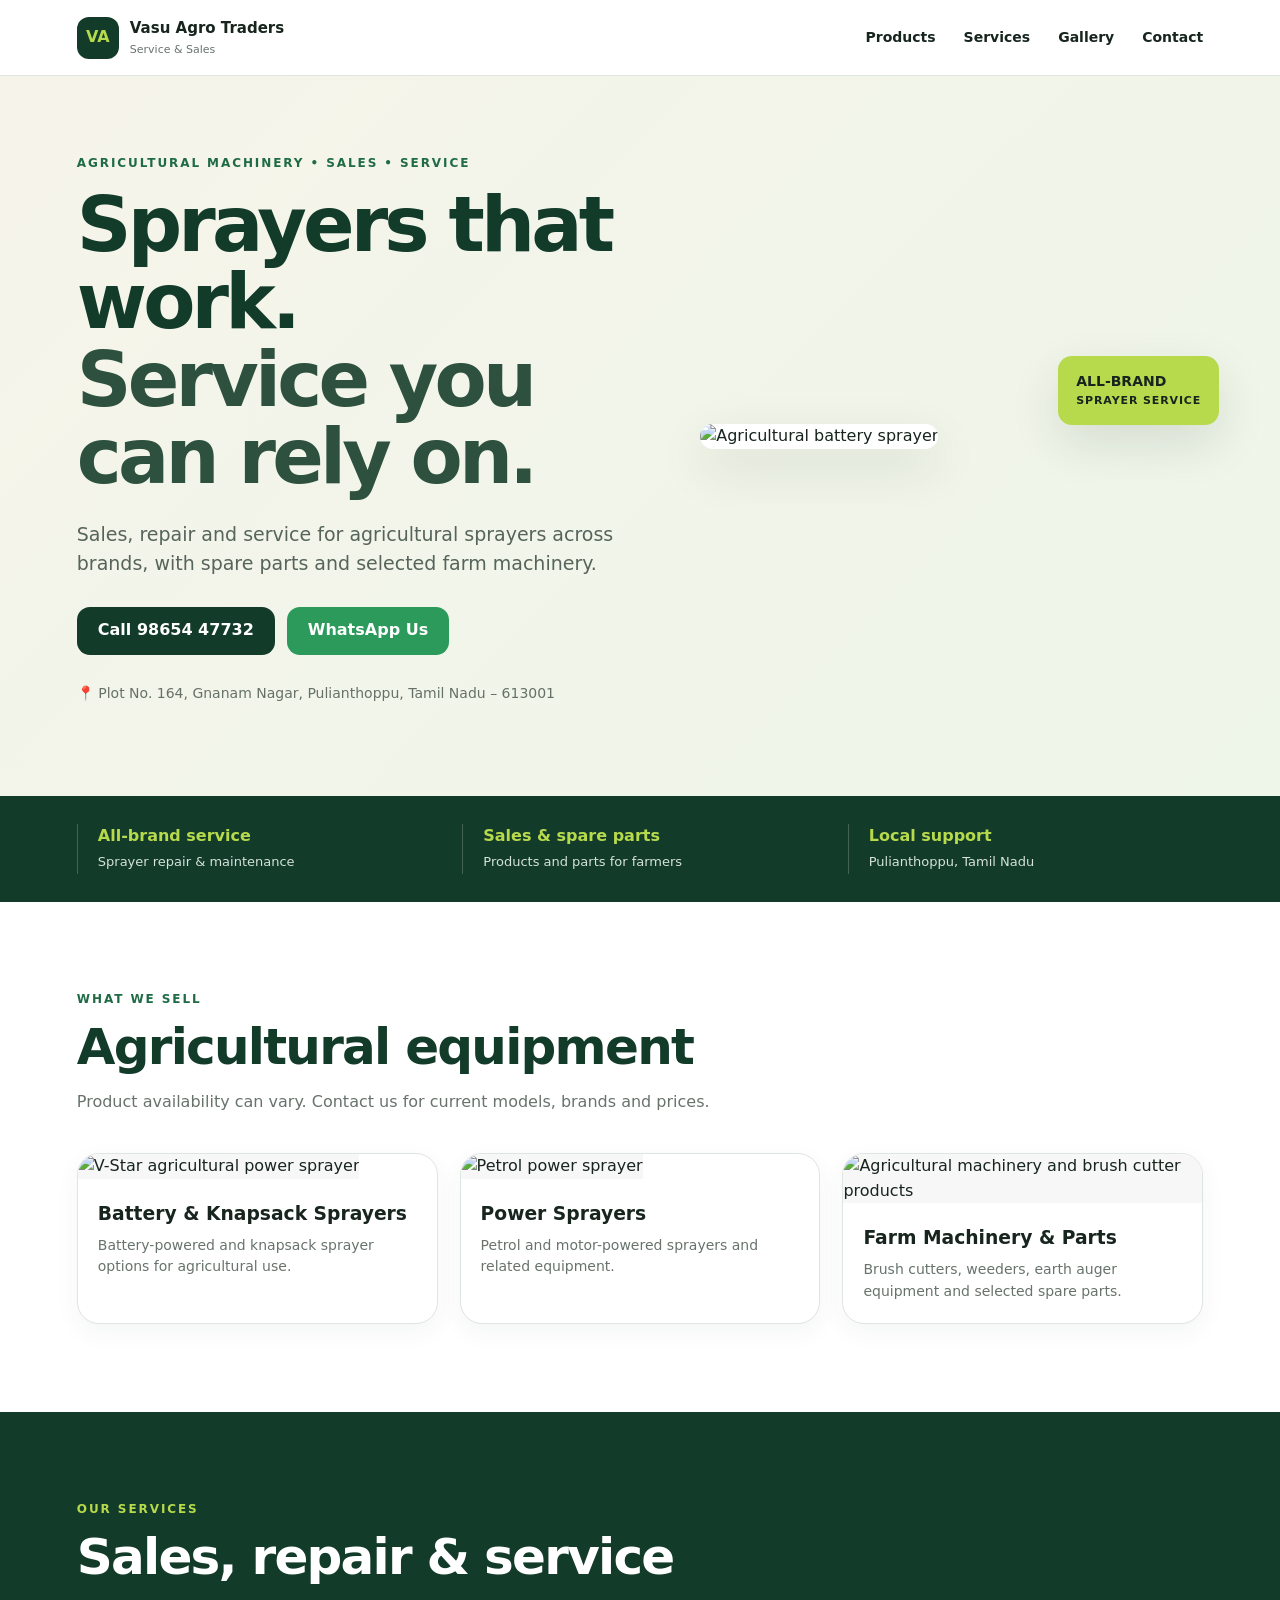
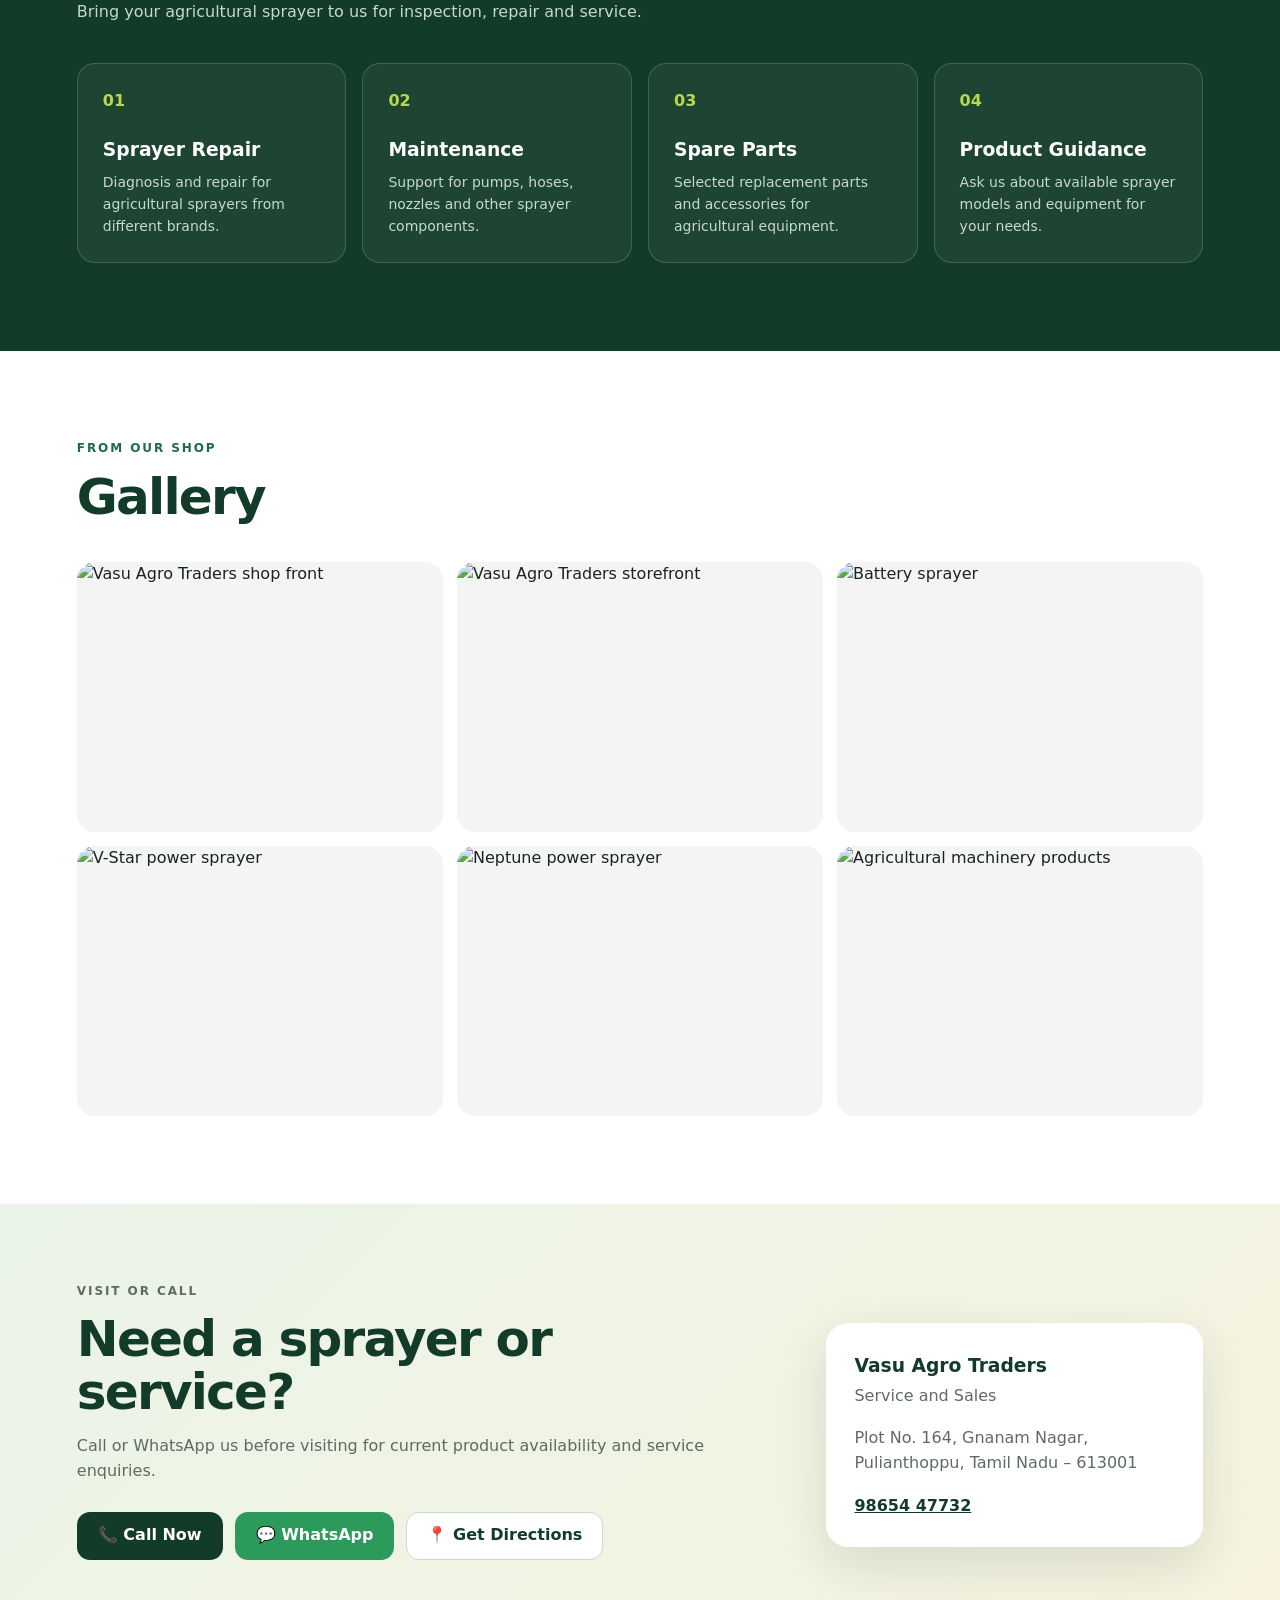
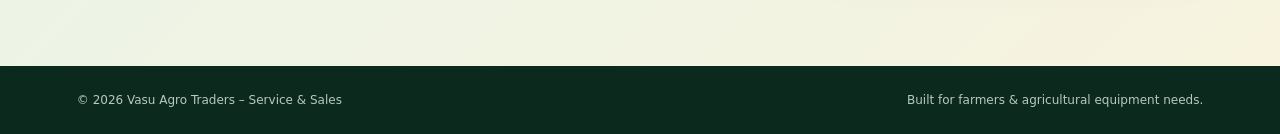
==== index.html @ 826e68c9 "Add files via upload" ====
<!doctype html>
<html lang="en">
<head>
  <meta charset="utf-8">
  <meta name="viewport" content="width=device-width, initial-scale=1">
  <meta name="theme-color" content="#123b2a">
  <meta name="description" content="Vasu Agro Traders – agricultural sprayer sales, service, repair and spare parts in Pulianthoppu, Tamil Nadu.">
  <title>Vasu Agro Traders | Service & Sales</title>
  <link rel="stylesheet" href="style.css">
</head>
<body>
<header class="topbar">
  <a class="brand" href="#home">
    <span class="brand-mark">VA</span>
    <span><strong>Vasu Agro Traders</strong><small>Service & Sales</small></span>
  </a>
  <button class="menu" aria-label="Open menu" onclick="document.body.classList.toggle('nav-open')">☰</button>
  <nav>
    <a href="#products">Products</a>
    <a href="#services">Services</a>
    <a href="#gallery">Gallery</a>
    <a href="#contact">Contact</a>
  </nav>
</header>

<main>
<section id="home" class="hero">
  <div class="hero-copy">
    <p class="eyebrow">AGRICULTURAL MACHINERY • SALES • SERVICE</p>
    <h1>Sprayers that work.<br><span>Service you can rely on.</span></h1>
    <p class="lead">Sales, repair and service for agricultural sprayers across brands, with spare parts and selected farm machinery.</p>
    <div class="actions">
      <a class="btn primary" href="tel:+919865447732">Call 98654 47732</a>
      <a class="btn whatsapp" href="https://wa.me/919865447732" target="_blank" rel="noopener">WhatsApp Us</a>
    </div>
    <p class="location">📍 Plot No. 164, Gnanam Nagar, Pulianthoppu, Tamil Nadu – 613001</p>
  </div>
  <div class="hero-image">
    <img src="assets/sprayer-battery.jpg" alt="Agricultural battery sprayer">
    <div class="badge"><b>ALL-BRAND</b><span>SPRAYER SERVICE</span></div>
  </div>
</section>

<section class="trust">
  <div><b>All-brand service</b><span>Sprayer repair & maintenance</span></div>
  <div><b>Sales & spare parts</b><span>Products and parts for farmers</span></div>
  <div><b>Local support</b><span>Pulianthoppu, Tamil Nadu</span></div>
</section>

<section id="products" class="section">
  <div class="section-head">
    <p class="eyebrow">WHAT WE SELL</p>
    <h2>Agricultural equipment</h2>
    <p>Product availability can vary. Contact us for current models, brands and prices.</p>
  </div>
  <div class="cards">
    <article class="card">
      <img src="assets/sprayer-vstar.jpg" alt="V-Star agricultural power sprayer">
      <div><h3>Battery & Knapsack Sprayers</h3><p>Battery-powered and knapsack sprayer options for agricultural use.</p></div>
    </article>
    <article class="card">
      <img src="assets/sprayer-neptune.jpg" alt="Petrol power sprayer">
      <div><h3>Power Sprayers</h3><p>Petrol and motor-powered sprayers and related equipment.</p></div>
    </article>
    <article class="card">
      <img src="assets/machinery.jpg" alt="Agricultural machinery and brush cutter products">
      <div><h3>Farm Machinery & Parts</h3><p>Brush cutters, weeders, earth auger equipment and selected spare parts.</p></div>
    </article>
  </div>
</section>

<section id="services" class="section dark">
  <div class="section-head">
    <p class="eyebrow">OUR SERVICES</p>
    <h2>Sales, repair & service</h2>
    <p>Bring your agricultural sprayer to us for inspection, repair and service.</p>
  </div>
  <div class="service-grid">
    <div class="service"><span>01</span><h3>Sprayer Repair</h3><p>Diagnosis and repair for agricultural sprayers from different brands.</p></div>
    <div class="service"><span>02</span><h3>Maintenance</h3><p>Support for pumps, hoses, nozzles and other sprayer components.</p></div>
    <div class="service"><span>03</span><h3>Spare Parts</h3><p>Selected replacement parts and accessories for agricultural equipment.</p></div>
    <div class="service"><span>04</span><h3>Product Guidance</h3><p>Ask us about available sprayer models and equipment for your needs.</p></div>
  </div>
</section>

<section id="gallery" class="section">
  <div class="section-head">
    <p class="eyebrow">FROM OUR SHOP</p>
    <h2>Gallery</h2>
  </div>
  <div class="gallery">
    <img src="assets/shop-1.jpg" alt="Vasu Agro Traders shop front">
    <img src="assets/shop-2.jpg" alt="Vasu Agro Traders storefront">
    <img src="assets/sprayer-battery.jpg" alt="Battery sprayer">
    <img src="assets/sprayer-vstar.jpg" alt="V-Star power sprayer">
    <img src="assets/sprayer-neptune.jpg" alt="Neptune power sprayer">
    <img src="assets/machinery.jpg" alt="Agricultural machinery products">
  </div>
</section>

<section id="contact" class="contact">
  <div>
    <p class="eyebrow">VISIT OR CALL</p>
    <h2>Need a sprayer or service?</h2>
    <p>Call or WhatsApp us before visiting for current product availability and service enquiries.</p>
    <div class="contact-actions">
      <a class="btn primary" href="tel:+919865447732">📞 Call Now</a>
      <a class="btn whatsapp" href="https://wa.me/919865447732" target="_blank" rel="noopener">💬 WhatsApp</a>
      <a class="btn light" href="https://share.google/UMZpXHQoS57ZVMKpH" target="_blank" rel="noopener">📍 Get Directions</a>
    </div>
  </div>
  <div class="address">
    <h3>Vasu Agro Traders</h3>
    <p>Service and Sales</p>
    <p>Plot No. 164, Gnanam Nagar,<br>Pulianthoppu, Tamil Nadu – 613001</p>
    <a href="tel:+919865447732">98654 47732</a>
  </div>
</section>
</main>

<footer>
  <span>© <span id="year"></span> Vasu Agro Traders – Service & Sales</span>
  <span>Built for farmers & agricultural equipment needs.</span>
</footer>
<script>
  document.getElementById("year").textContent = new Date().getFullYear();
  document.querySelectorAll("nav a").forEach(a => a.addEventListener("click", () => document.body.classList.remove("nav-open")));
</script>
</body>
</html>
---- style.css ----
:root{
  --green:#123b2a;--green2:#1f6b45;--lime:#b7d94c;--cream:#f6f4ea;--ink:#17251e;
  --muted:#68736c;--white:#fff;--line:#dfe5df;--shadow:0 18px 50px rgba(17,45,31,.12)
}
*{box-sizing:border-box}html{scroll-behavior:smooth}body{margin:0;font-family:Inter,ui-sans-serif,system-ui,-apple-system,Segoe UI,Roboto,Arial,sans-serif;color:var(--ink);background:#fff;line-height:1.55}
.topbar{height:76px;display:flex;align-items:center;justify-content:space-between;padding:0 6%;position:sticky;top:0;z-index:20;background:rgba(255,255,255,.94);backdrop-filter:blur(14px);border-bottom:1px solid var(--line)}
.brand{display:flex;gap:11px;align-items:center;text-decoration:none;color:var(--ink)}.brand-mark{display:grid;place-items:center;width:42px;height:42px;border-radius:12px;background:var(--green);color:var(--lime);font-weight:900}.brand strong{display:block;font-size:15px}.brand small{display:block;color:var(--muted);font-size:11px;margin-top:1px}
nav{display:flex;gap:28px}nav a{color:var(--ink);text-decoration:none;font-weight:700;font-size:14px}.menu{display:none;background:none;border:0;font-size:28px}
.hero{background:linear-gradient(135deg,var(--cream),#eef6e9);min-height:650px;padding:78px 6%;display:grid;grid-template-columns:1.05fr .95fr;gap:6%;align-items:center}
.eyebrow{font-size:12px;letter-spacing:.16em;font-weight:900;color:var(--green2);margin:0 0 13px}.hero h1{font-size:clamp(42px,6vw,76px);line-height:1.02;letter-spacing:-.05em;margin:0 0 24px;color:var(--green)}.hero h1 span{color:#2d513e}.lead{font-size:19px;color:#56645b;max-width:650px}
.actions,.contact-actions{display:flex;flex-wrap:wrap;gap:12px;margin:28px 0}.btn{display:inline-flex;align-items:center;justify-content:center;min-height:48px;padding:0 20px;border-radius:13px;text-decoration:none;font-weight:800;border:1px solid transparent}.primary{background:var(--green);color:#fff}.whatsapp{background:#2b9a5b;color:#fff}.light{background:#fff;color:var(--green);border-color:#cbd8ce}.location{font-size:14px;color:#657168}
.hero-image{position:relative}.hero-image img{width:100%;height:470px;object-fit:cover;border-radius:28px;box-shadow:var(--shadow);background:#fff}.badge{position:absolute;right:-16px;bottom:24px;background:var(--lime);padding:15px 18px;border-radius:14px;box-shadow:var(--shadow);display:flex;flex-direction:column}.badge b{font-size:14px}.badge span{font-size:11px;font-weight:800;letter-spacing:.08em}
.trust{display:grid;grid-template-columns:repeat(3,1fr);background:var(--green);color:#fff;padding:28px 6%;gap:30px}.trust div{border-left:1px solid rgba(255,255,255,.2);padding-left:20px}.trust b{display:block;color:var(--lime)}.trust span{font-size:13px;color:#d5e3da}
.section{padding:88px 6%}.section-head{max-width:720px;margin-bottom:38px}.section h2,.contact h2{font-size:clamp(32px,4vw,50px);line-height:1.05;letter-spacing:-.035em;margin:0 0 12px;color:var(--green)}.section-head p:last-child{color:var(--muted)}
.cards{display:grid;grid-template-columns:repeat(3,1fr);gap:22px}.card{border:1px solid var(--line);border-radius:22px;overflow:hidden;background:#fff;box-shadow:0 8px 25px rgba(20,50,35,.05)}.card img{width:100%;height:245px;object-fit:cover;background:#f7f7f7}.card div{padding:20px}.card h3{margin:0 0 7px}.card p{margin:0;color:var(--muted);font-size:14px}
.dark{background:var(--green);color:#fff}.dark h2{color:#fff}.dark .section-head p:last-child{color:#c7d8cd}.dark .eyebrow{color:var(--lime)}.service-grid{display:grid;grid-template-columns:repeat(4,1fr);gap:16px}.service{padding:25px;border:1px solid rgba(255,255,255,.16);border-radius:18px;background:rgba(255,255,255,.05)}.service span{color:var(--lime);font-weight:900}.service h3{margin:22px 0 8px}.service p{margin:0;color:#c7d8cd;font-size:14px}
.gallery{display:grid;grid-template-columns:repeat(3,1fr);gap:14px}.gallery img{width:100%;height:270px;object-fit:cover;border-radius:18px;background:#f4f4f4}
.contact{padding:78px 6%;background:linear-gradient(135deg,#eaf4e8,#f7f3df);display:grid;grid-template-columns:1.3fr .7fr;gap:50px;align-items:center}.contact p{color:#5e6b63}.address{background:#fff;border-radius:22px;padding:28px;box-shadow:var(--shadow)}.address h3{margin:0;color:var(--green)}.address p{margin:4px 0 18px}.address a{font-weight:900;color:var(--green)}
footer{display:flex;justify-content:space-between;gap:20px;padding:25px 6%;background:#0c291d;color:#b8c9bf;font-size:12px}
@media(max-width:850px){nav{display:none}.menu{display:block}.nav-open nav{display:flex;position:absolute;top:76px;left:0;right:0;background:#fff;padding:18px 6%;flex-direction:column;gap:15px;border-bottom:1px solid var(--line)}.hero{grid-template-columns:1fr;padding-top:55px}.hero-image img{height:390px}.trust,.cards,.service-grid,.gallery,.contact{grid-template-columns:1fr}.trust{gap:18px}.trust div{border-left:0;border-top:1px solid rgba(255,255,255,.2);padding:16px 0 0}.gallery img{height:230px}.contact{gap:25px}footer{flex-direction:column}}
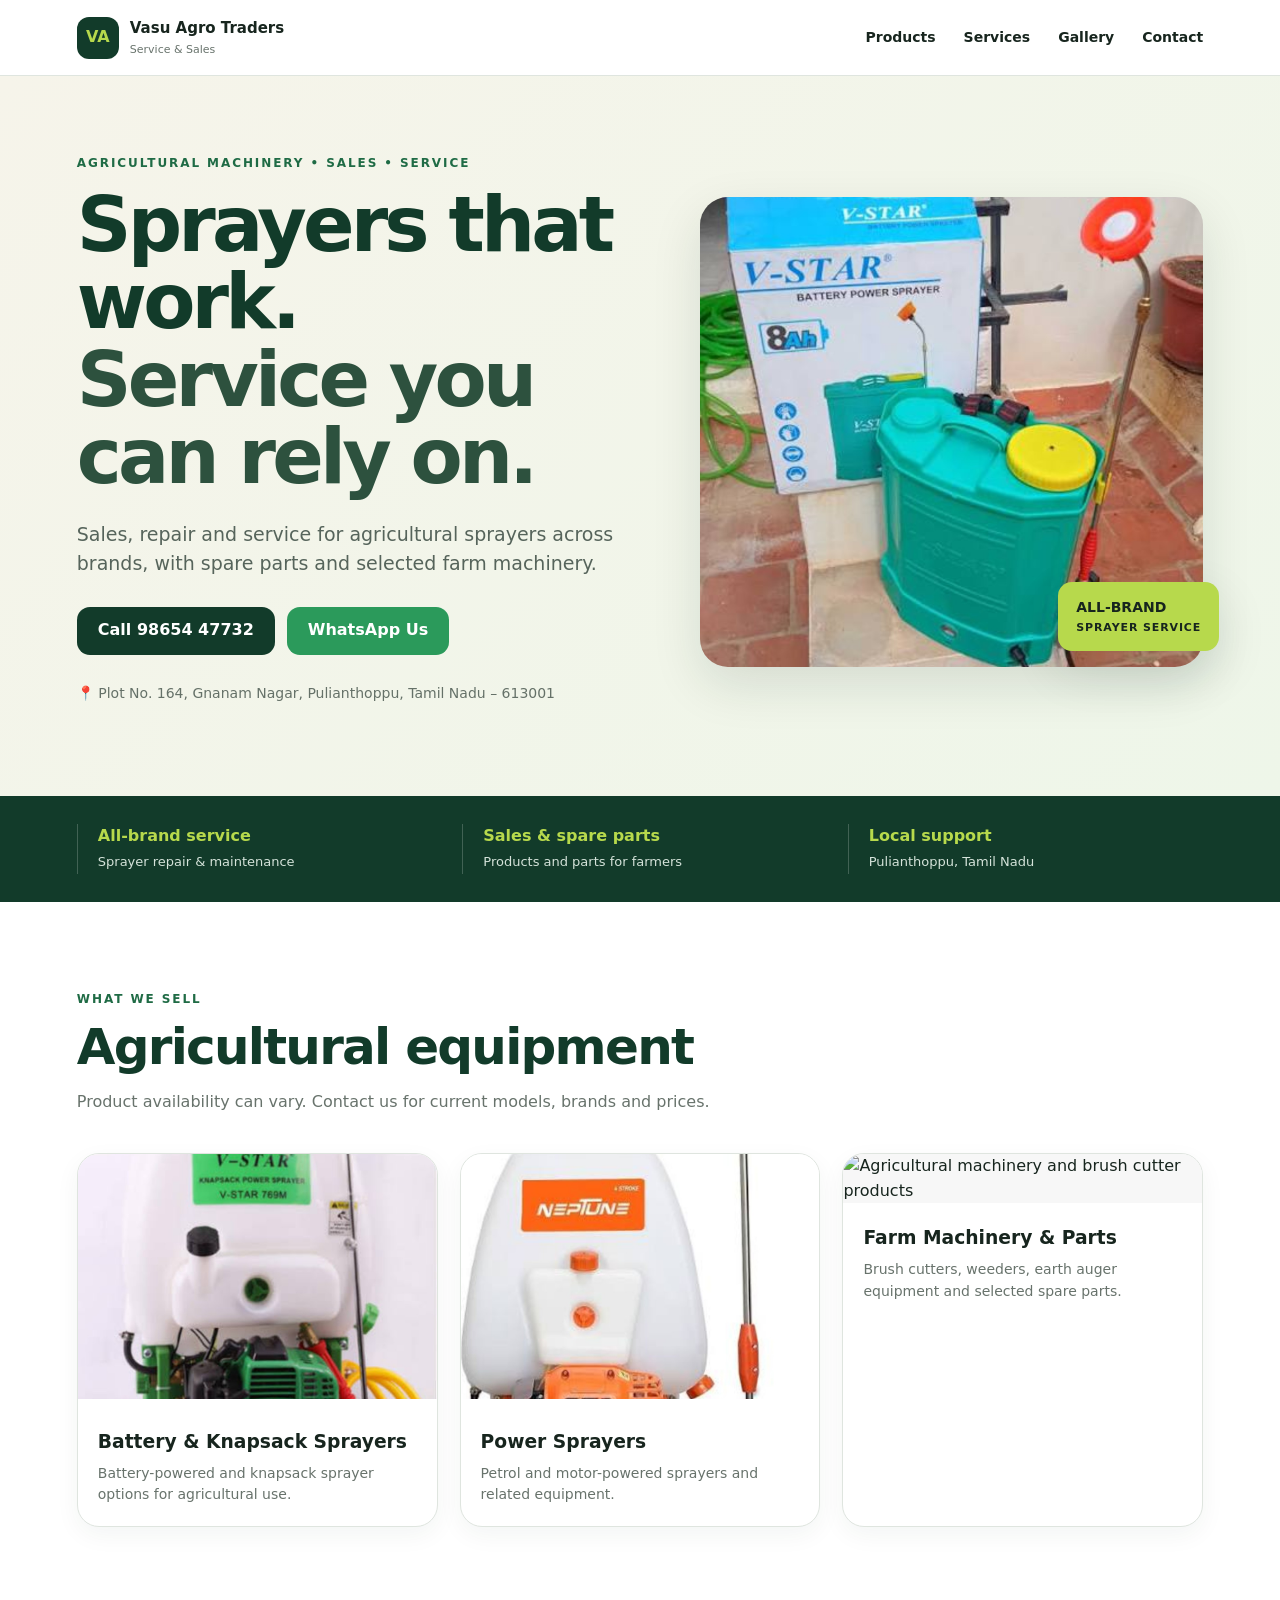
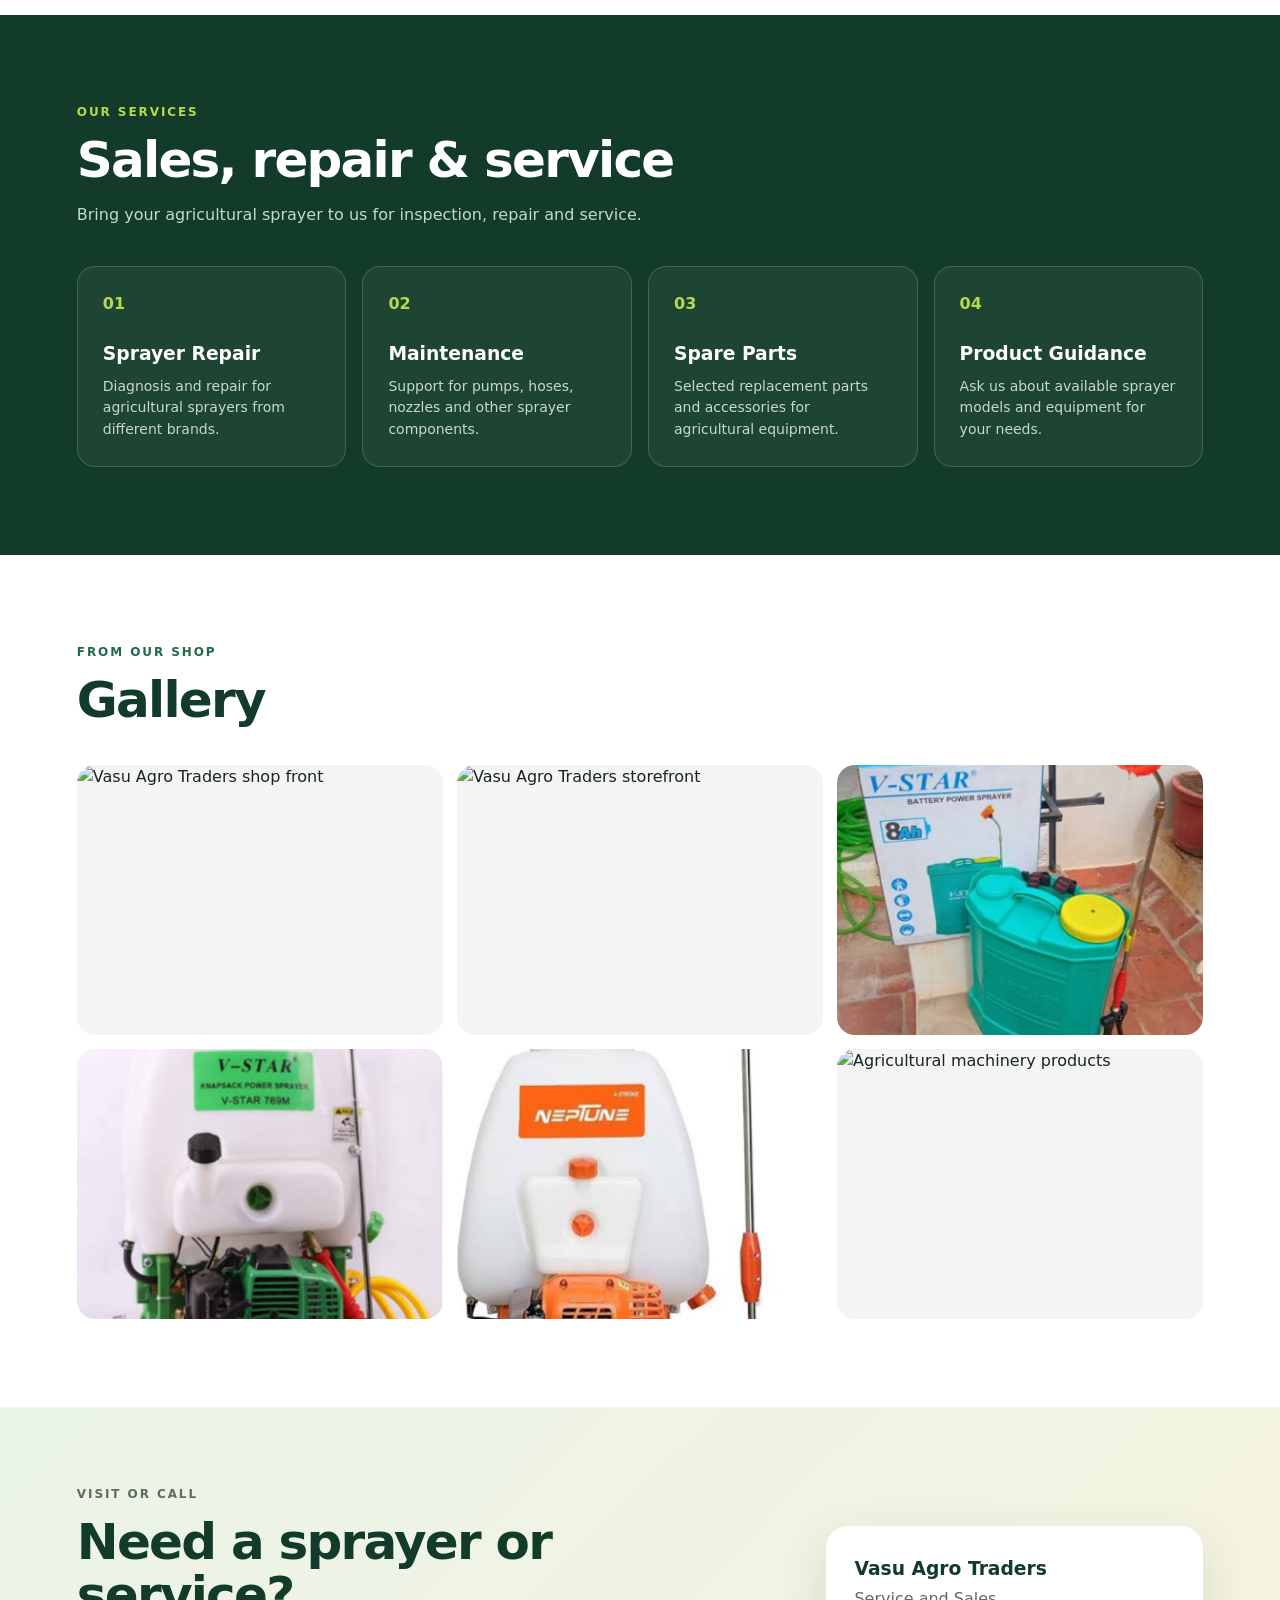
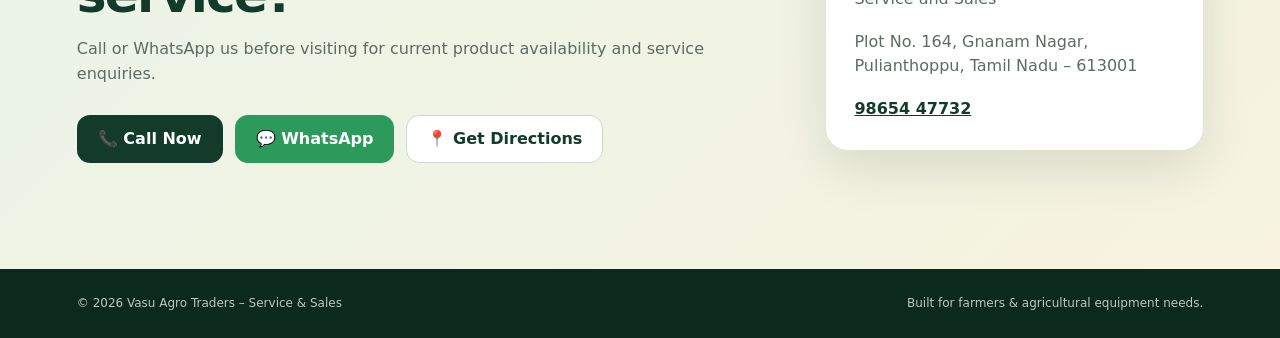
==== commit 43401010: "Update index.html" ====
--- a/index.html
+++ b/index.html
@@ -36,7 +36,7 @@
     <p class="location">📍 Plot No. 164, Gnanam Nagar, Pulianthoppu, Tamil Nadu – 613001</p>
   </div>
   <div class="hero-image">
-    <img src="assets/sprayer-battery.jpg" alt="Agricultural battery sprayer">
+    <img src="sprayer-battery.jpg" alt="Agricultural battery sprayer">
     <div class="badge"><b>ALL-BRAND</b><span>SPRAYER SERVICE</span></div>
   </div>
 </section>
@@ -55,15 +55,15 @@
   </div>
   <div class="cards">
     <article class="card">
-      <img src="assets/sprayer-vstar.jpg" alt="V-Star agricultural power sprayer">
+      <img src="sprayer-vstar.jpg" alt="V-Star agricultural power sprayer">
       <div><h3>Battery & Knapsack Sprayers</h3><p>Battery-powered and knapsack sprayer options for agricultural use.</p></div>
     </article>
     <article class="card">
-      <img src="assets/sprayer-neptune.jpg" alt="Petrol power sprayer">
+      <img src="sprayer-neptune.jpg" alt="Petrol power sprayer">
       <div><h3>Power Sprayers</h3><p>Petrol and motor-powered sprayers and related equipment.</p></div>
     </article>
     <article class="card">
-      <img src="assets/machinery.jpg" alt="Agricultural machinery and brush cutter products">
+      <img src="machinery.jpg" alt="Agricultural machinery and brush cutter products">
       <div><h3>Farm Machinery & Parts</h3><p>Brush cutters, weeders, earth auger equipment and selected spare parts.</p></div>
     </article>
   </div>
@@ -91,10 +91,10 @@
   <div class="gallery">
     <img src="assets/shop-1.jpg" alt="Vasu Agro Traders shop front">
     <img src="assets/shop-2.jpg" alt="Vasu Agro Traders storefront">
-    <img src="assets/sprayer-battery.jpg" alt="Battery sprayer">
-    <img src="assets/sprayer-vstar.jpg" alt="V-Star power sprayer">
-    <img src="assets/sprayer-neptune.jpg" alt="Neptune power sprayer">
-    <img src="assets/machinery.jpg" alt="Agricultural machinery products">
+    <img src="sprayer-battery.jpg" alt="Battery sprayer">
+    <img src="sprayer-vstar.jpg" alt="V-Star power sprayer">
+    <img src="sprayer-neptune.jpg" alt="Neptune power sprayer">
+    <img src="machinery.jpg" alt="Agricultural machinery products">
   </div>
 </section>
 
@@ -127,4 +127,4 @@
   document.querySelectorAll("nav a").forEach(a => a.addEventListener("click", () => document.body.classList.remove("nav-open")));
 </script>
 </body>
-</html>+</html>
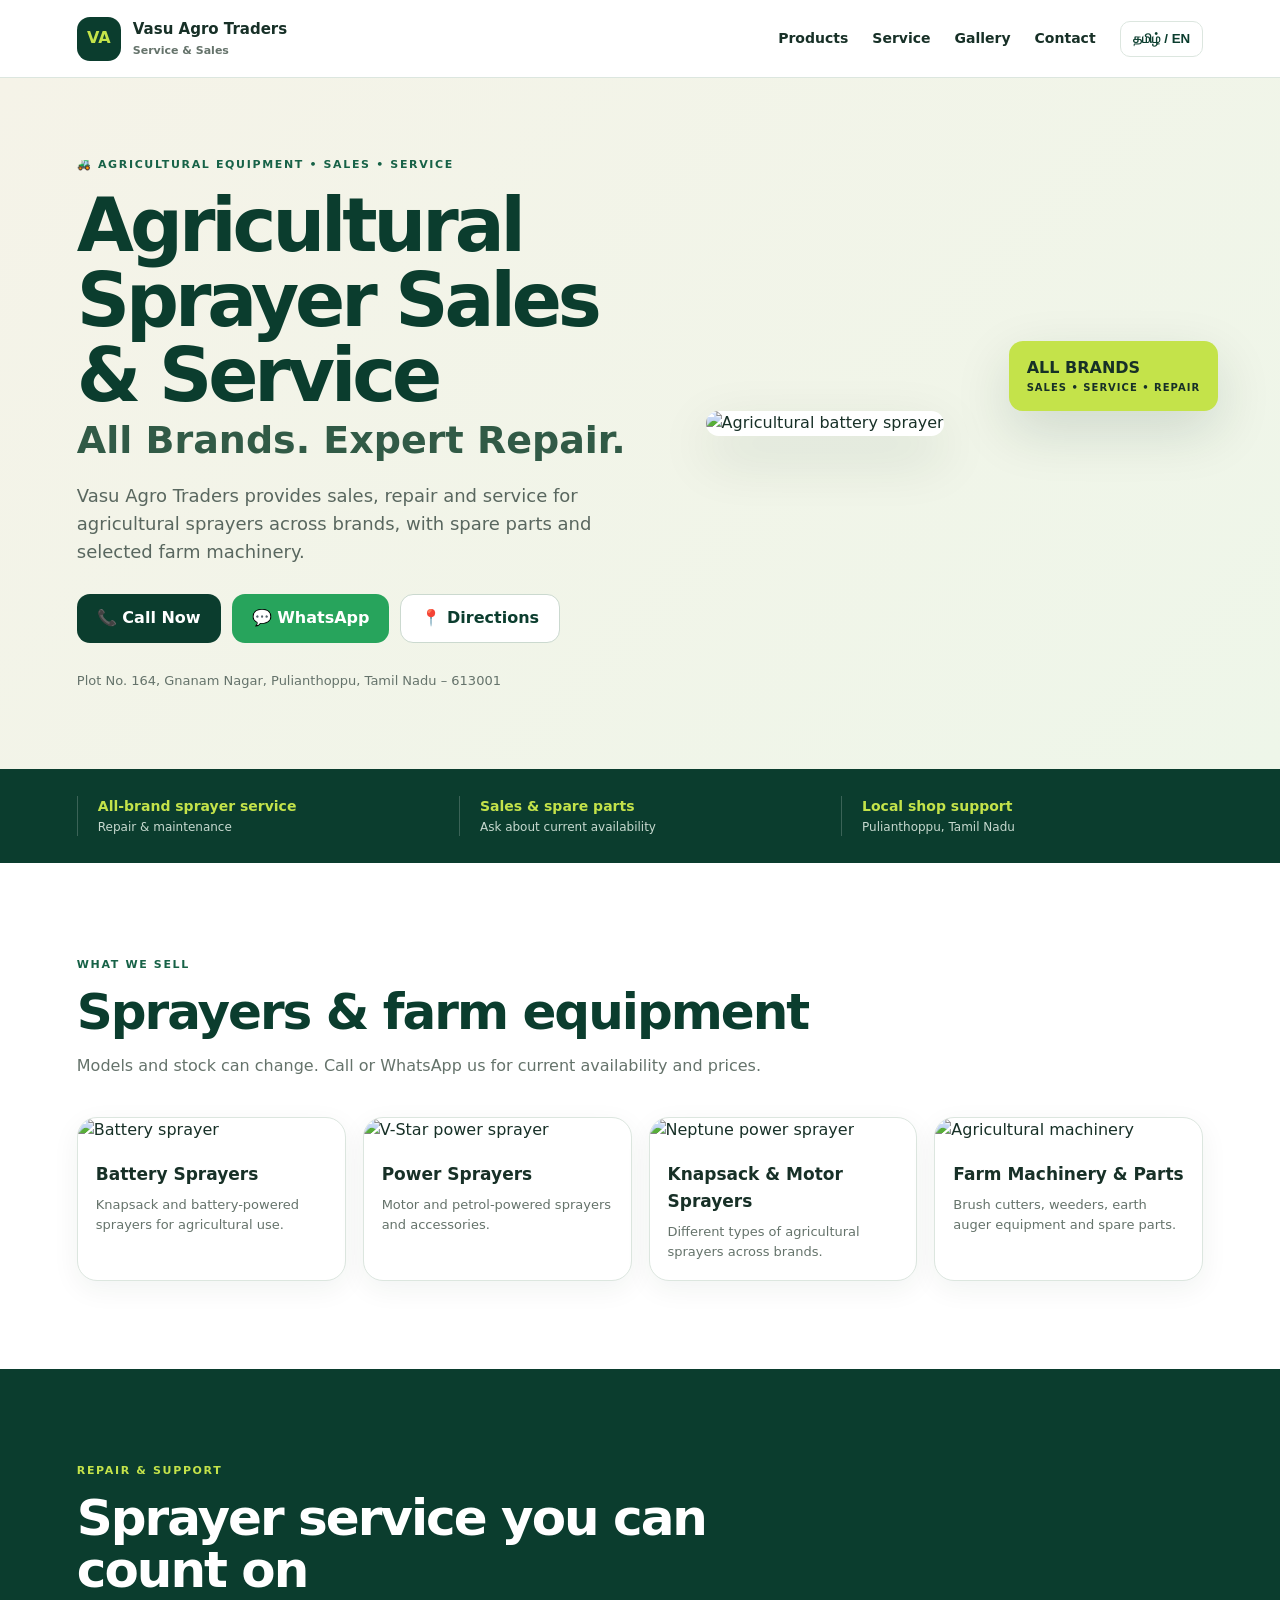
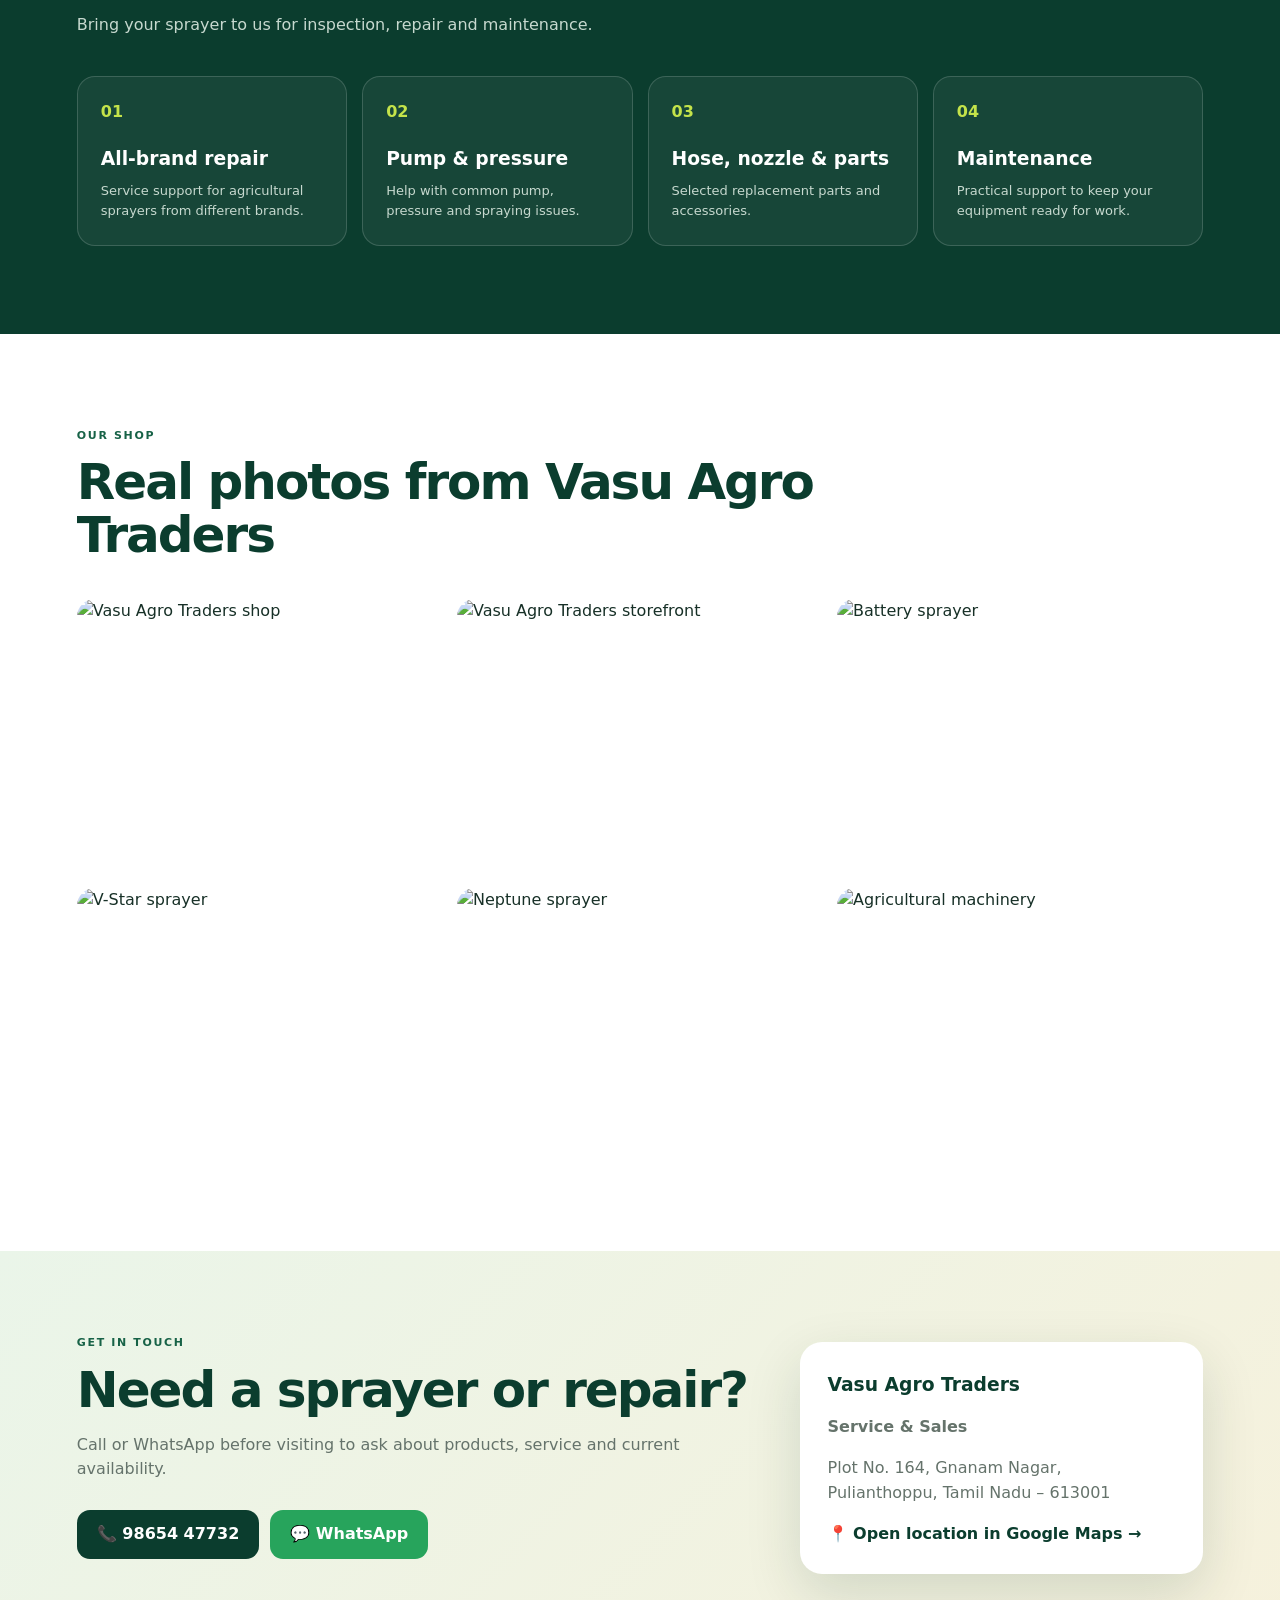
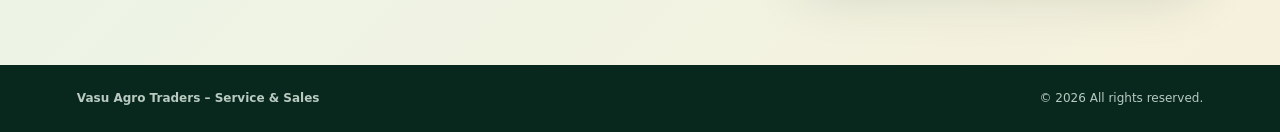
==== commit 4a9b7d5e: "Add files via upload" ====
--- a/index.html
+++ b/index.html
@@ -1,130 +1,98 @@
 <!doctype html>
 <html lang="en">
 <head>
-  <meta charset="utf-8">
-  <meta name="viewport" content="width=device-width, initial-scale=1">
-  <meta name="theme-color" content="#123b2a">
-  <meta name="description" content="Vasu Agro Traders – agricultural sprayer sales, service, repair and spare parts in Pulianthoppu, Tamil Nadu.">
-  <title>Vasu Agro Traders | Service & Sales</title>
-  <link rel="stylesheet" href="style.css">
+<meta charset="utf-8">
+<meta name="viewport" content="width=device-width,initial-scale=1">
+<meta name="theme-color" content="#0b3d2e">
+<meta name="description" content="Vasu Agro Traders – all-brand agricultural sprayer sales, repair, service and spare parts in Pulianthoppu, Tamil Nadu.">
+<title>Vasu Agro Traders | Sprayer Sales & Service</title>
+<link rel="stylesheet" href="style.css">
 </head>
 <body>
-<header class="topbar">
-  <a class="brand" href="#home">
-    <span class="brand-mark">VA</span>
-    <span><strong>Vasu Agro Traders</strong><small>Service & Sales</small></span>
-  </a>
-  <button class="menu" aria-label="Open menu" onclick="document.body.classList.toggle('nav-open')">☰</button>
+<header class="nav">
+  <a class="logo" href="#home"><span>VA</span><b>Vasu Agro Traders<small>Service & Sales</small></b></a>
+  <button class="hamb" aria-label="Menu" onclick="document.body.classList.toggle('open')">☰</button>
   <nav>
-    <a href="#products">Products</a>
-    <a href="#services">Services</a>
-    <a href="#gallery">Gallery</a>
-    <a href="#contact">Contact</a>
+    <a href="#products">Products</a><a href="#service">Service</a><a href="#gallery">Gallery</a><a href="#contact">Contact</a>
+    <button class="lang" onclick="toggleLang()">தமிழ் / EN</button>
   </nav>
 </header>
 
 <main>
 <section id="home" class="hero">
-  <div class="hero-copy">
-    <p class="eyebrow">AGRICULTURAL MACHINERY • SALES • SERVICE</p>
-    <h1>Sprayers that work.<br><span>Service you can rely on.</span></h1>
-    <p class="lead">Sales, repair and service for agricultural sprayers across brands, with spare parts and selected farm machinery.</p>
-    <div class="actions">
-      <a class="btn primary" href="tel:+919865447732">Call 98654 47732</a>
-      <a class="btn whatsapp" href="https://wa.me/919865447732" target="_blank" rel="noopener">WhatsApp Us</a>
+  <div class="hero-text">
+    <div class="pill">🚜 AGRICULTURAL EQUIPMENT • SALES • SERVICE</div>
+    <h1 data-en="Agricultural Sprayer Sales & Service" data-ta="விவசாய ஸ்பிரேயர் விற்பனை & சர்வீஸ்">Agricultural Sprayer Sales & Service</h1>
+    <h2 data-en="All Brands. Expert Repair." data-ta="அனைத்து பிராண்டுகளும். சிறந்த பழுது நீக்கம்.">All Brands. Expert Repair.</h2>
+    <p data-en="Vasu Agro Traders provides sales, repair and service for agricultural sprayers across brands, with spare parts and selected farm machinery." data-ta="Vasu Agro Traders அனைத்து பிராண்டுகளின் விவசாய ஸ்பிரேயர்களுக்கான விற்பனை, பழுது நீக்கம் மற்றும் சர்வீஸ் சேவைகளை வழங்குகிறது. உதிரி பாகங்கள் மற்றும் தேர்ந்தெடுக்கப்பட்ட விவசாய இயந்திரங்களும் கிடைக்கும்.">Vasu Agro Traders provides sales, repair and service for agricultural sprayers across brands, with spare parts and selected farm machinery.</p>
+    <div class="buttons">
+      <a class="btn call" href="tel:+919865447732">📞 Call Now</a>
+      <a class="btn wa" href="https://wa.me/919865447732" target="_blank" rel="noopener">💬 WhatsApp</a>
+      <a class="btn map" href="https://share.google/UMZpXHQoS57ZVMKpH" target="_blank" rel="noopener">📍 Directions</a>
     </div>
-    <p class="location">📍 Plot No. 164, Gnanam Nagar, Pulianthoppu, Tamil Nadu – 613001</p>
+    <div class="address">Plot No. 164, Gnanam Nagar, Pulianthoppu, Tamil Nadu – 613001</div>
   </div>
-  <div class="hero-image">
-    <img src="sprayer-battery.jpg" alt="Agricultural battery sprayer">
-    <div class="badge"><b>ALL-BRAND</b><span>SPRAYER SERVICE</span></div>
+  <div class="hero-photo">
+    <img src="assets/battery-sprayer.jpg" alt="Agricultural battery sprayer">
+    <div class="floating"><strong>ALL BRANDS</strong><span>SALES • SERVICE • REPAIR</span></div>
   </div>
 </section>
 
-<section class="trust">
-  <div><b>All-brand service</b><span>Sprayer repair & maintenance</span></div>
-  <div><b>Sales & spare parts</b><span>Products and parts for farmers</span></div>
-  <div><b>Local support</b><span>Pulianthoppu, Tamil Nadu</span></div>
+<section class="quick">
+  <div><strong>All-brand sprayer service</strong><span>Repair & maintenance</span></div>
+  <div><strong>Sales & spare parts</strong><span>Ask about current availability</span></div>
+  <div><strong>Local shop support</strong><span>Pulianthoppu, Tamil Nadu</span></div>
 </section>
 
 <section id="products" class="section">
-  <div class="section-head">
-    <p class="eyebrow">WHAT WE SELL</p>
-    <h2>Agricultural equipment</h2>
-    <p>Product availability can vary. Contact us for current models, brands and prices.</p>
-  </div>
-  <div class="cards">
-    <article class="card">
-      <img src="sprayer-vstar.jpg" alt="V-Star agricultural power sprayer">
-      <div><h3>Battery & Knapsack Sprayers</h3><p>Battery-powered and knapsack sprayer options for agricultural use.</p></div>
-    </article>
-    <article class="card">
-      <img src="sprayer-neptune.jpg" alt="Petrol power sprayer">
-      <div><h3>Power Sprayers</h3><p>Petrol and motor-powered sprayers and related equipment.</p></div>
-    </article>
-    <article class="card">
-      <img src="machinery.jpg" alt="Agricultural machinery and brush cutter products">
-      <div><h3>Farm Machinery & Parts</h3><p>Brush cutters, weeders, earth auger equipment and selected spare parts.</p></div>
-    </article>
+  <div class="heading"><span>WHAT WE SELL</span><h2>Sprayers & farm equipment</h2><p>Models and stock can change. Call or WhatsApp us for current availability and prices.</p></div>
+  <div class="products">
+    <article><img src="assets/battery-sprayer.jpg" alt="Battery sprayer"><div><b>Battery Sprayers</b><p>Knapsack and battery-powered sprayers for agricultural use.</p></div></article>
+    <article><img src="assets/vstar-sprayer.jpg" alt="V-Star power sprayer"><div><b>Power Sprayers</b><p>Motor and petrol-powered sprayers and accessories.</p></div></article>
+    <article><img src="assets/neptune-sprayer.jpg" alt="Neptune power sprayer"><div><b>Knapsack & Motor Sprayers</b><p>Different types of agricultural sprayers across brands.</p></div></article>
+    <article><img src="assets/farm-machinery.jpg" alt="Agricultural machinery"><div><b>Farm Machinery & Parts</b><p>Brush cutters, weeders, earth auger equipment and spare parts.</p></div></article>
   </div>
 </section>
 
-<section id="services" class="section dark">
-  <div class="section-head">
-    <p class="eyebrow">OUR SERVICES</p>
-    <h2>Sales, repair & service</h2>
-    <p>Bring your agricultural sprayer to us for inspection, repair and service.</p>
-  </div>
-  <div class="service-grid">
-    <div class="service"><span>01</span><h3>Sprayer Repair</h3><p>Diagnosis and repair for agricultural sprayers from different brands.</p></div>
-    <div class="service"><span>02</span><h3>Maintenance</h3><p>Support for pumps, hoses, nozzles and other sprayer components.</p></div>
-    <div class="service"><span>03</span><h3>Spare Parts</h3><p>Selected replacement parts and accessories for agricultural equipment.</p></div>
-    <div class="service"><span>04</span><h3>Product Guidance</h3><p>Ask us about available sprayer models and equipment for your needs.</p></div>
+<section id="service" class="section green">
+  <div class="heading"><span>REPAIR & SUPPORT</span><h2>Sprayer service you can count on</h2><p>Bring your sprayer to us for inspection, repair and maintenance.</p></div>
+  <div class="services">
+    <div><i>01</i><h3>All-brand repair</h3><p>Service support for agricultural sprayers from different brands.</p></div>
+    <div><i>02</i><h3>Pump & pressure</h3><p>Help with common pump, pressure and spraying issues.</p></div>
+    <div><i>03</i><h3>Hose, nozzle & parts</h3><p>Selected replacement parts and accessories.</p></div>
+    <div><i>04</i><h3>Maintenance</h3><p>Practical support to keep your equipment ready for work.</p></div>
   </div>
 </section>
 
 <section id="gallery" class="section">
-  <div class="section-head">
-    <p class="eyebrow">FROM OUR SHOP</p>
-    <h2>Gallery</h2>
-  </div>
+  <div class="heading"><span>OUR SHOP</span><h2>Real photos from Vasu Agro Traders</h2></div>
   <div class="gallery">
-    <img src="assets/shop-1.jpg" alt="Vasu Agro Traders shop front">
+    <img src="assets/shop-1.jpg" alt="Vasu Agro Traders shop">
     <img src="assets/shop-2.jpg" alt="Vasu Agro Traders storefront">
-    <img src="sprayer-battery.jpg" alt="Battery sprayer">
-    <img src="sprayer-vstar.jpg" alt="V-Star power sprayer">
-    <img src="sprayer-neptune.jpg" alt="Neptune power sprayer">
-    <img src="machinery.jpg" alt="Agricultural machinery products">
+    <img src="assets/battery-sprayer.jpg" alt="Battery sprayer">
+    <img src="assets/vstar-sprayer.jpg" alt="V-Star sprayer">
+    <img src="assets/neptune-sprayer.jpg" alt="Neptune sprayer">
+    <img src="assets/farm-machinery.jpg" alt="Agricultural machinery">
   </div>
 </section>
 
 <section id="contact" class="contact">
-  <div>
-    <p class="eyebrow">VISIT OR CALL</p>
-    <h2>Need a sprayer or service?</h2>
-    <p>Call or WhatsApp us before visiting for current product availability and service enquiries.</p>
-    <div class="contact-actions">
-      <a class="btn primary" href="tel:+919865447732">📞 Call Now</a>
-      <a class="btn whatsapp" href="https://wa.me/919865447732" target="_blank" rel="noopener">💬 WhatsApp</a>
-      <a class="btn light" href="https://share.google/UMZpXHQoS57ZVMKpH" target="_blank" rel="noopener">📍 Get Directions</a>
-    </div>
+  <div><span>GET IN TOUCH</span><h2>Need a sprayer or repair?</h2><p>Call or WhatsApp before visiting to ask about products, service and current availability.</p>
+    <div class="buttons"><a class="btn call" href="tel:+919865447732">📞 98654 47732</a><a class="btn wa" href="https://wa.me/919865447732" target="_blank" rel="noopener">💬 WhatsApp</a></div>
   </div>
-  <div class="address">
-    <h3>Vasu Agro Traders</h3>
-    <p>Service and Sales</p>
-    <p>Plot No. 164, Gnanam Nagar,<br>Pulianthoppu, Tamil Nadu – 613001</p>
-    <a href="tel:+919865447732">98654 47732</a>
-  </div>
+  <div class="contact-card"><h3>Vasu Agro Traders</h3><p><b>Service & Sales</b></p><p>Plot No. 164, Gnanam Nagar,<br>Pulianthoppu, Tamil Nadu – 613001</p><a href="https://share.google/UMZpXHQoS57ZVMKpH" target="_blank" rel="noopener">📍 Open location in Google Maps →</a></div>
 </section>
 </main>
 
-<footer>
-  <span>© <span id="year"></span> Vasu Agro Traders – Service & Sales</span>
-  <span>Built for farmers & agricultural equipment needs.</span>
-</footer>
+<footer><b>Vasu Agro Traders – Service & Sales</b><span>© <span id="year"></span> All rights reserved.</span></footer>
 <script>
-  document.getElementById("year").textContent = new Date().getFullYear();
-  document.querySelectorAll("nav a").forEach(a => a.addEventListener("click", () => document.body.classList.remove("nav-open")));
+let tamil=false;
+function toggleLang(){
+  tamil=!tamil;
+  document.querySelectorAll("[data-en]").forEach(el=>el.textContent=tamil?el.dataset.ta:el.dataset.en);
+}
+document.getElementById("year").textContent=new Date().getFullYear();
+document.querySelectorAll("nav a").forEach(a=>a.addEventListener("click",()=>document.body.classList.remove("open")));
 </script>
 </body>
-</html>
+</html>
--- a/style.css
+++ b/style.css
@@ -1,20 +1,7 @@
-:root{
-  --green:#123b2a;--green2:#1f6b45;--lime:#b7d94c;--cream:#f6f4ea;--ink:#17251e;
-  --muted:#68736c;--white:#fff;--line:#dfe5df;--shadow:0 18px 50px rgba(17,45,31,.12)
-}
-*{box-sizing:border-box}html{scroll-behavior:smooth}body{margin:0;font-family:Inter,ui-sans-serif,system-ui,-apple-system,Segoe UI,Roboto,Arial,sans-serif;color:var(--ink);background:#fff;line-height:1.55}
-.topbar{height:76px;display:flex;align-items:center;justify-content:space-between;padding:0 6%;position:sticky;top:0;z-index:20;background:rgba(255,255,255,.94);backdrop-filter:blur(14px);border-bottom:1px solid var(--line)}
-.brand{display:flex;gap:11px;align-items:center;text-decoration:none;color:var(--ink)}.brand-mark{display:grid;place-items:center;width:42px;height:42px;border-radius:12px;background:var(--green);color:var(--lime);font-weight:900}.brand strong{display:block;font-size:15px}.brand small{display:block;color:var(--muted);font-size:11px;margin-top:1px}
-nav{display:flex;gap:28px}nav a{color:var(--ink);text-decoration:none;font-weight:700;font-size:14px}.menu{display:none;background:none;border:0;font-size:28px}
-.hero{background:linear-gradient(135deg,var(--cream),#eef6e9);min-height:650px;padding:78px 6%;display:grid;grid-template-columns:1.05fr .95fr;gap:6%;align-items:center}
-.eyebrow{font-size:12px;letter-spacing:.16em;font-weight:900;color:var(--green2);margin:0 0 13px}.hero h1{font-size:clamp(42px,6vw,76px);line-height:1.02;letter-spacing:-.05em;margin:0 0 24px;color:var(--green)}.hero h1 span{color:#2d513e}.lead{font-size:19px;color:#56645b;max-width:650px}
-.actions,.contact-actions{display:flex;flex-wrap:wrap;gap:12px;margin:28px 0}.btn{display:inline-flex;align-items:center;justify-content:center;min-height:48px;padding:0 20px;border-radius:13px;text-decoration:none;font-weight:800;border:1px solid transparent}.primary{background:var(--green);color:#fff}.whatsapp{background:#2b9a5b;color:#fff}.light{background:#fff;color:var(--green);border-color:#cbd8ce}.location{font-size:14px;color:#657168}
-.hero-image{position:relative}.hero-image img{width:100%;height:470px;object-fit:cover;border-radius:28px;box-shadow:var(--shadow);background:#fff}.badge{position:absolute;right:-16px;bottom:24px;background:var(--lime);padding:15px 18px;border-radius:14px;box-shadow:var(--shadow);display:flex;flex-direction:column}.badge b{font-size:14px}.badge span{font-size:11px;font-weight:800;letter-spacing:.08em}
-.trust{display:grid;grid-template-columns:repeat(3,1fr);background:var(--green);color:#fff;padding:28px 6%;gap:30px}.trust div{border-left:1px solid rgba(255,255,255,.2);padding-left:20px}.trust b{display:block;color:var(--lime)}.trust span{font-size:13px;color:#d5e3da}
-.section{padding:88px 6%}.section-head{max-width:720px;margin-bottom:38px}.section h2,.contact h2{font-size:clamp(32px,4vw,50px);line-height:1.05;letter-spacing:-.035em;margin:0 0 12px;color:var(--green)}.section-head p:last-child{color:var(--muted)}
-.cards{display:grid;grid-template-columns:repeat(3,1fr);gap:22px}.card{border:1px solid var(--line);border-radius:22px;overflow:hidden;background:#fff;box-shadow:0 8px 25px rgba(20,50,35,.05)}.card img{width:100%;height:245px;object-fit:cover;background:#f7f7f7}.card div{padding:20px}.card h3{margin:0 0 7px}.card p{margin:0;color:var(--muted);font-size:14px}
-.dark{background:var(--green);color:#fff}.dark h2{color:#fff}.dark .section-head p:last-child{color:#c7d8cd}.dark .eyebrow{color:var(--lime)}.service-grid{display:grid;grid-template-columns:repeat(4,1fr);gap:16px}.service{padding:25px;border:1px solid rgba(255,255,255,.16);border-radius:18px;background:rgba(255,255,255,.05)}.service span{color:var(--lime);font-weight:900}.service h3{margin:22px 0 8px}.service p{margin:0;color:#c7d8cd;font-size:14px}
-.gallery{display:grid;grid-template-columns:repeat(3,1fr);gap:14px}.gallery img{width:100%;height:270px;object-fit:cover;border-radius:18px;background:#f4f4f4}
-.contact{padding:78px 6%;background:linear-gradient(135deg,#eaf4e8,#f7f3df);display:grid;grid-template-columns:1.3fr .7fr;gap:50px;align-items:center}.contact p{color:#5e6b63}.address{background:#fff;border-radius:22px;padding:28px;box-shadow:var(--shadow)}.address h3{margin:0;color:var(--green)}.address p{margin:4px 0 18px}.address a{font-weight:900;color:var(--green)}
-footer{display:flex;justify-content:space-between;gap:20px;padding:25px 6%;background:#0c291d;color:#b8c9bf;font-size:12px}
-@media(max-width:850px){nav{display:none}.menu{display:block}.nav-open nav{display:flex;position:absolute;top:76px;left:0;right:0;background:#fff;padding:18px 6%;flex-direction:column;gap:15px;border-bottom:1px solid var(--line)}.hero{grid-template-columns:1fr;padding-top:55px}.hero-image img{height:390px}.trust,.cards,.service-grid,.gallery,.contact{grid-template-columns:1fr}.trust{gap:18px}.trust div{border-left:0;border-top:1px solid rgba(255,255,255,.2);padding:16px 0 0}.gallery img{height:230px}.contact{gap:25px}footer{flex-direction:column}}
+:root{--g:#0b3d2e;--g2:#176247;--lime:#c4e34a;--cream:#f5f3e8;--ink:#173027;--muted:#65736b;--line:#dce6df;--white:#fff;--shadow:0 20px 55px rgba(9,48,35,.14)}
+*{box-sizing:border-box}html{scroll-behavior:smooth}body{margin:0;font-family:Inter,system-ui,-apple-system,Segoe UI,Roboto,Arial,sans-serif;color:var(--ink);line-height:1.55;background:#fff}.nav{height:78px;padding:0 6%;display:flex;align-items:center;justify-content:space-between;position:sticky;top:0;z-index:30;background:rgba(255,255,255,.95);backdrop-filter:blur(12px);border-bottom:1px solid var(--line)}.logo{display:flex;gap:12px;align-items:center;text-decoration:none;color:var(--ink)}.logo span{display:grid;place-items:center;width:44px;height:44px;border-radius:13px;background:var(--g);color:var(--lime);font-weight:900}.logo b{font-size:15px}.logo small{display:block;color:var(--muted);font-size:11px;font-weight:600}nav{display:flex;align-items:center;gap:24px}nav a{color:var(--ink);text-decoration:none;font-weight:750;font-size:14px}.lang{border:1px solid var(--line);background:#fff;border-radius:10px;padding:9px 12px;font-weight:800;color:var(--g)}.hamb{display:none;border:0;background:none;font-size:28px}
+.hero{padding:78px 6%;display:grid;grid-template-columns:1.05fr .95fr;gap:7%;align-items:center;background:linear-gradient(135deg,var(--cream),#eef6e9);min-height:650px}.pill,.heading>span,.contact>div>span{font-size:11px;letter-spacing:.15em;font-weight:900;color:var(--g2)}h1{font-size:clamp(42px,6vw,74px);line-height:1.01;letter-spacing:-.055em;margin:15px 0 8px;color:var(--g)}.hero h2{font-size:clamp(25px,3vw,38px);line-height:1.1;margin:0 0 20px;color:#315a46}.hero p{font-size:18px;max-width:680px;color:#59675f}.buttons{display:flex;flex-wrap:wrap;gap:11px;margin:28px 0}.btn{min-height:49px;padding:0 20px;border-radius:13px;display:inline-flex;align-items:center;justify-content:center;text-decoration:none;font-weight:850}.call{background:var(--g);color:#fff}.wa{background:#27a45c;color:#fff}.map{background:#fff;color:var(--g);border:1px solid #cbd9cf}.address{font-size:13px;color:#65736b}.hero-photo{position:relative}.hero-photo img{width:100%;height:500px;object-fit:cover;border-radius:28px;box-shadow:var(--shadow);background:#fff}.floating{position:absolute;right:-15px;bottom:25px;background:var(--lime);padding:15px 18px;border-radius:14px;box-shadow:var(--shadow)}.floating strong,.floating span{display:block}.floating span{font-size:10px;font-weight:900;letter-spacing:.1em}
+.quick{display:grid;grid-template-columns:repeat(3,1fr);gap:20px;padding:27px 6%;background:var(--g);color:#fff}.quick div{border-left:1px solid rgba(255,255,255,.2);padding-left:20px}.quick strong,.quick span{display:block}.quick strong{color:var(--lime);font-size:14px}.quick span{color:#c7d9cf;font-size:12px}
+.section{padding:88px 6%}.heading{max-width:740px;margin-bottom:38px}.heading h2,.contact h2{font-size:clamp(32px,4vw,50px);line-height:1.05;letter-spacing:-.04em;color:var(--g);margin:10px 0 12px}.heading p,.contact p{color:var(--muted)}.products{display:grid;grid-template-columns:repeat(4,1fr);gap:17px}.products article{overflow:hidden;border:1px solid var(--line);border-radius:20px;background:#fff;box-shadow:0 8px 28px rgba(20,55,39,.06)}.products img{width:100%;height:225px;object-fit:cover}.products div{padding:18px}.products b{font-size:17px}.products p{font-size:13px;color:var(--muted);margin:7px 0 0}.green{background:var(--g);color:#fff}.green .heading h2{color:#fff}.green .heading>span{color:var(--lime)}.green .heading p{color:#c7d9cf}.services{display:grid;grid-template-columns:repeat(4,1fr);gap:15px}.services div{border:1px solid rgba(255,255,255,.16);background:rgba(255,255,255,.05);border-radius:18px;padding:23px}.services i{font-style:normal;color:var(--lime);font-weight:900}.services h3{margin:20px 0 8px}.services p{color:#c7d9cf;font-size:13px;margin:0}.gallery{display:grid;grid-template-columns:repeat(3,1fr);gap:14px}.gallery img{width:100%;height:275px;object-fit:cover;border-radius:18px}.contact{padding:78px 6%;display:grid;grid-template-columns:1.25fr .75fr;gap:50px;align-items:center;background:linear-gradient(135deg,#eaf5e9,#f6f1dc)}.contact-card{background:#fff;padding:28px;border-radius:22px;box-shadow:var(--shadow)}.contact-card h3{margin:0;color:var(--g)}.contact-card a{font-weight:850;color:var(--g);text-decoration:none}footer{padding:24px 6%;background:#08271d;color:#b9cbc1;display:flex;justify-content:space-between;font-size:12px}
+@media(max-width:900px){.products,.services{grid-template-columns:repeat(2,1fr)}.hero{grid-template-columns:1fr}.hero-photo img{height:410px}.quick{grid-template-columns:1fr}.gallery{grid-template-columns:repeat(2,1fr)}.contact{grid-template-columns:1fr}}
+@media(max-width:650px){nav{display:none}.hamb{display:block}.open nav{display:flex;position:absolute;top:78px;left:0;right:0;background:#fff;padding:18px 6%;flex-direction:column;align-items:flex-start;border-bottom:1px solid var(--line)}.hero{padding-top:52px}.hero-photo img{height:340px}.floating{right:10px}.products,.services,.gallery{grid-template-columns:1fr}.gallery img{height:240px}footer{flex-direction:column;gap:8px}}
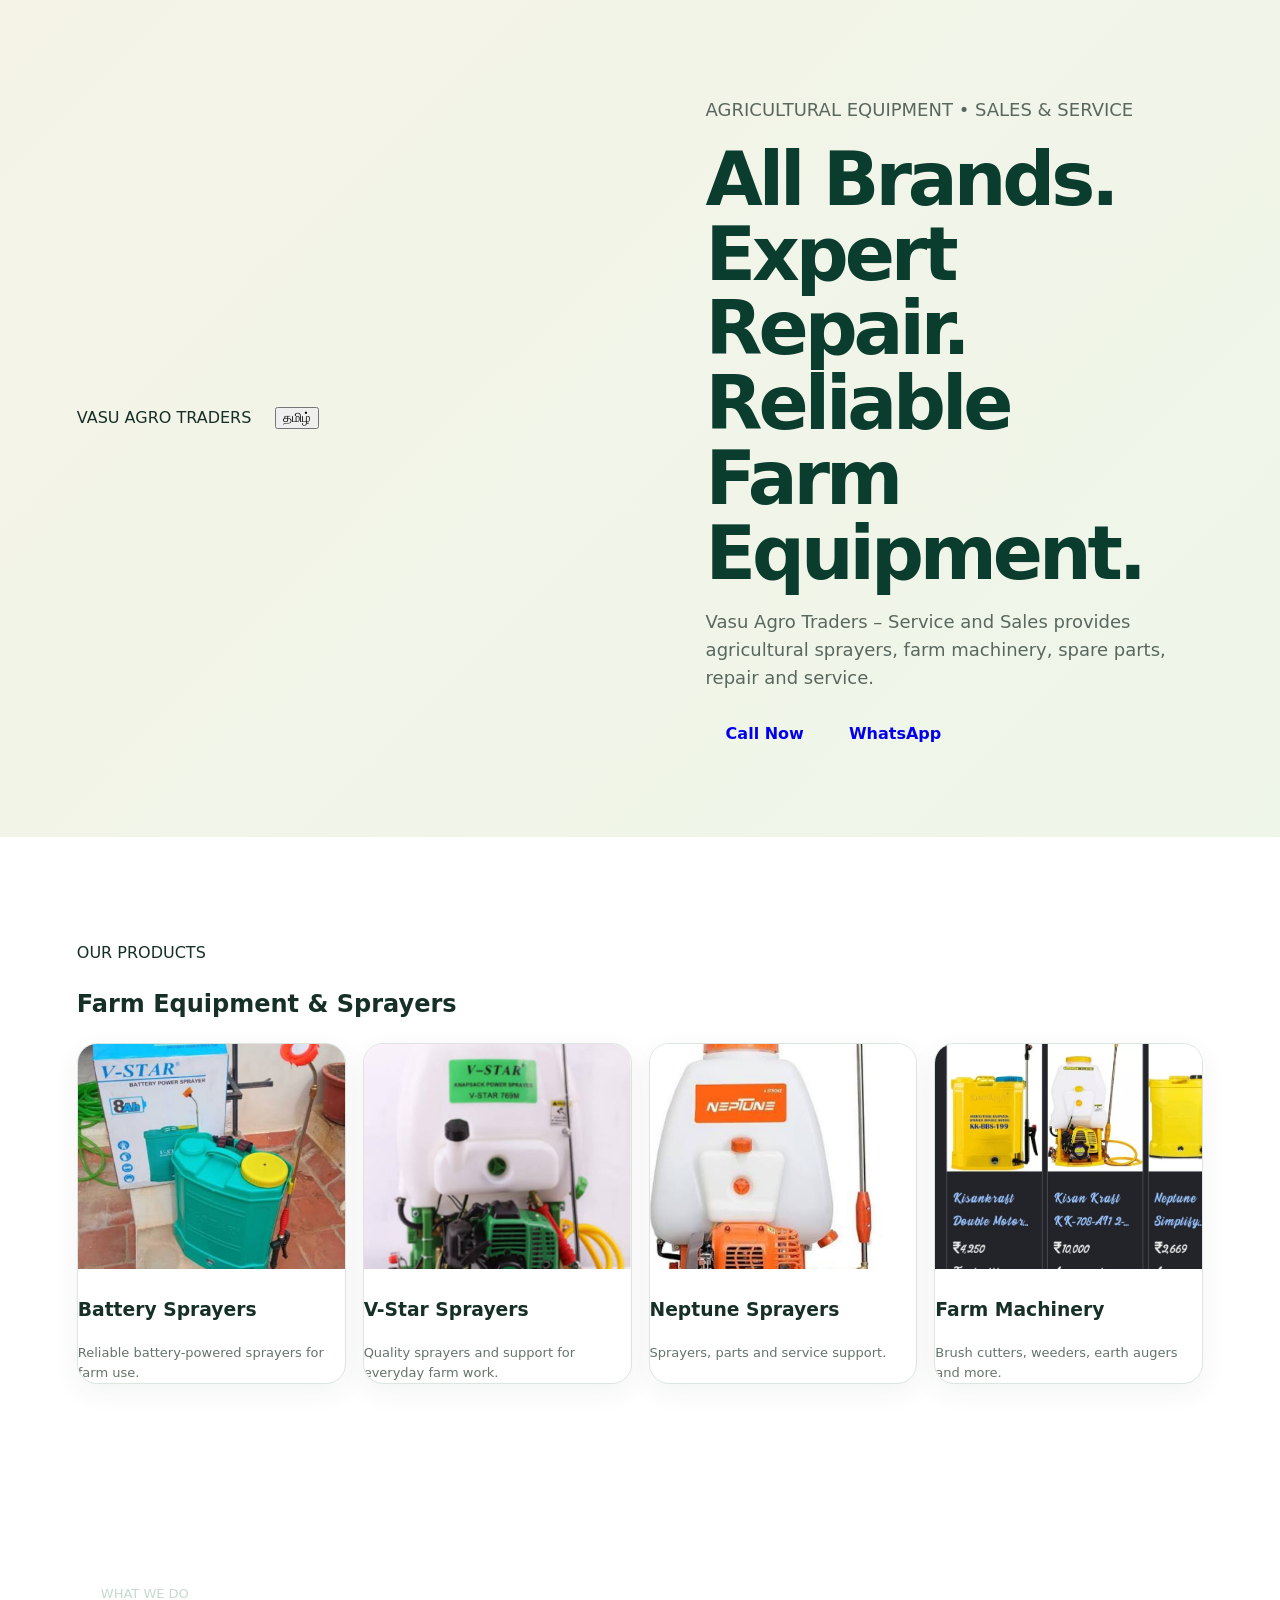
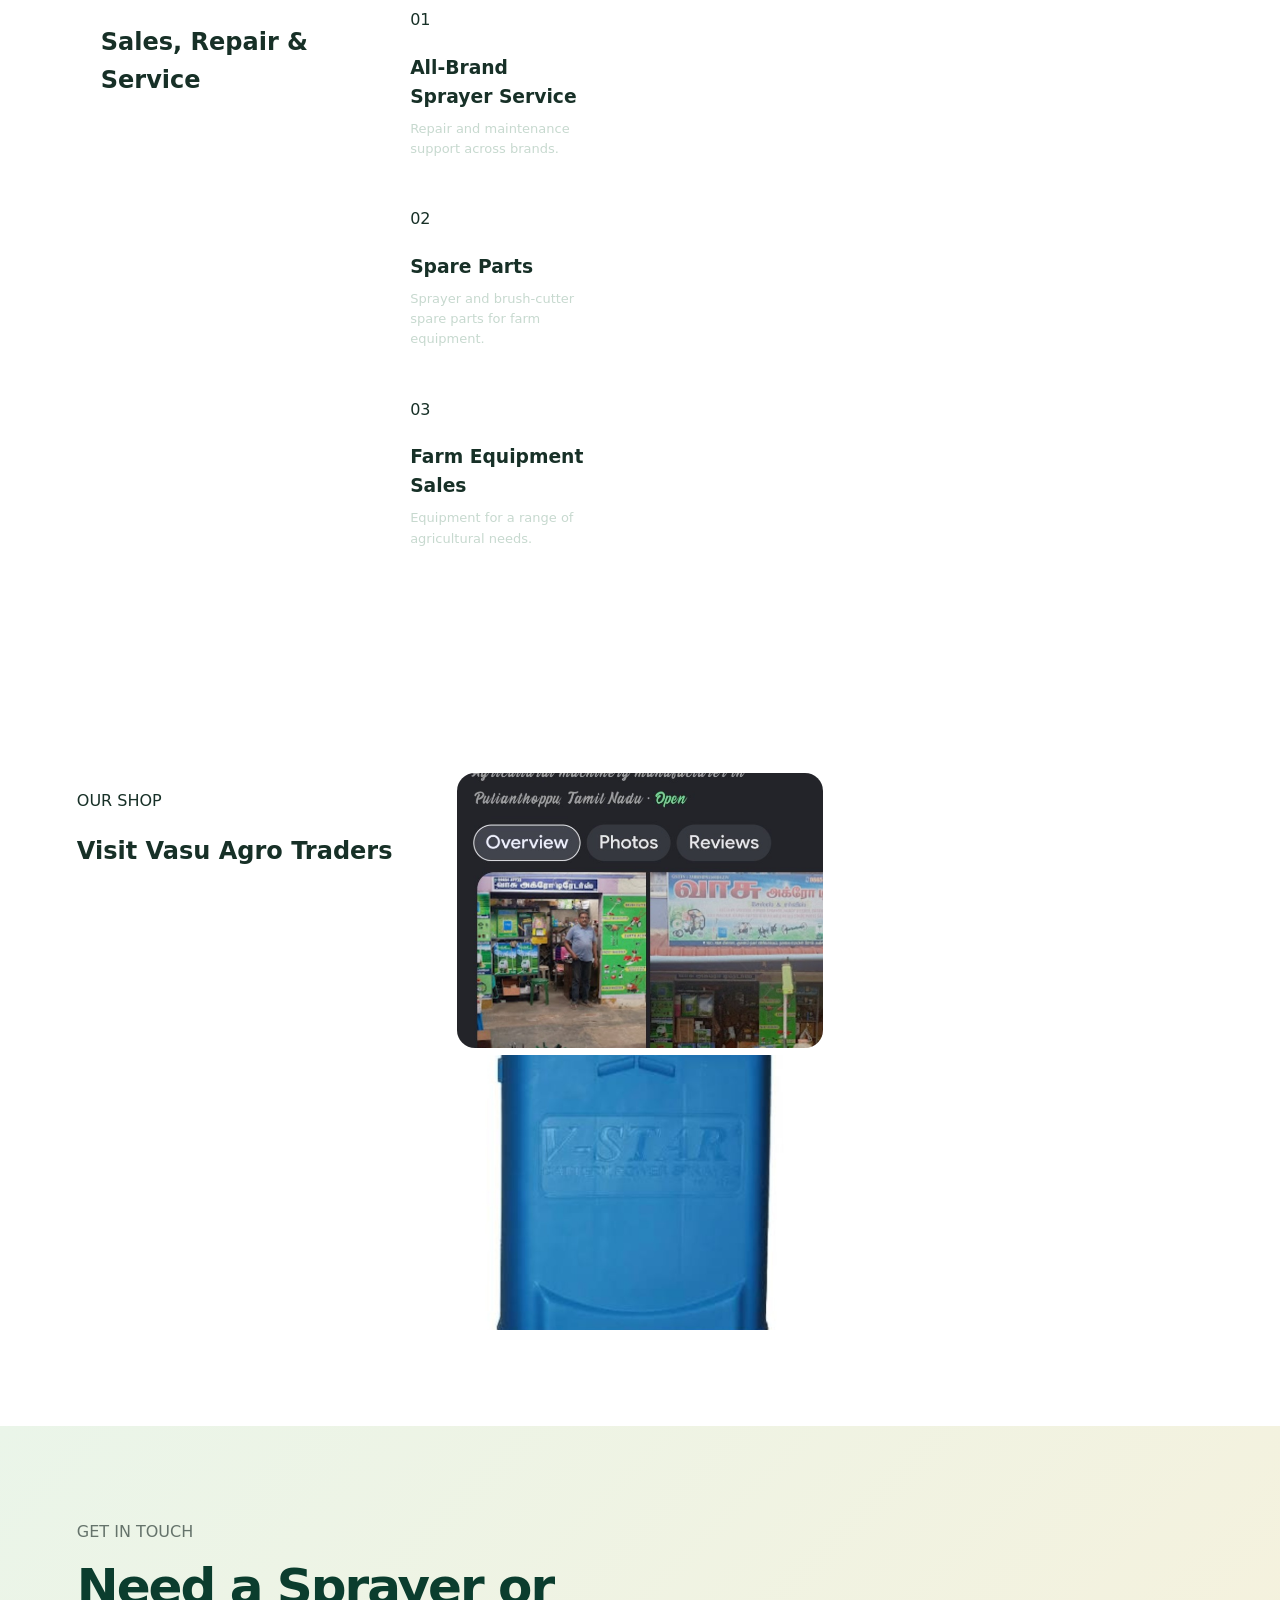
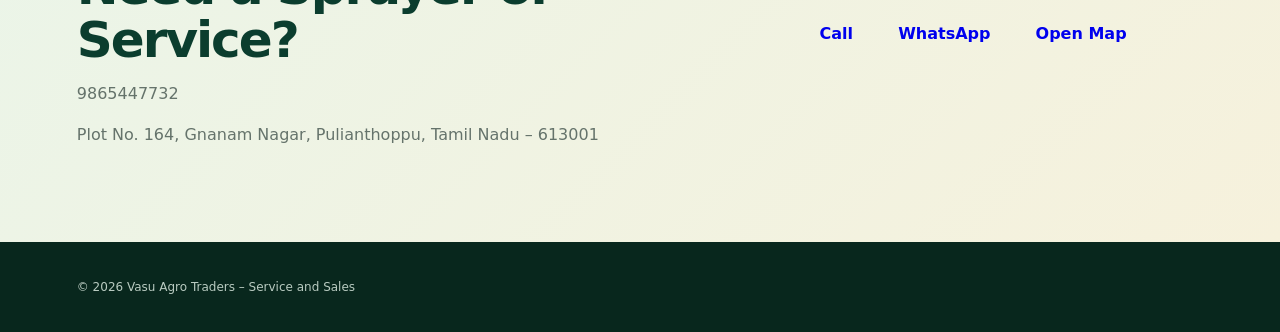
==== commit 8b87eb49: "Rename vasu-agro-traders-fixed-index.html to index.html" ====
--- a/index.html
+++ b/index.html
@@ -1,98 +1,121 @@
-<!doctype html>
+<!DOCTYPE html>
 <html lang="en">
 <head>
-<meta charset="utf-8">
-<meta name="viewport" content="width=device-width,initial-scale=1">
-<meta name="theme-color" content="#0b3d2e">
-<meta name="description" content="Vasu Agro Traders – all-brand agricultural sprayer sales, repair, service and spare parts in Pulianthoppu, Tamil Nadu.">
-<title>Vasu Agro Traders | Sprayer Sales & Service</title>
-<link rel="stylesheet" href="style.css">
+  <meta charset="UTF-8">
+  <meta name="viewport" content="width=device-width, initial-scale=1.0">
+  <title>Vasu Agro Traders – Service & Sales</title>
+  <link rel="stylesheet" href="style.css">
 </head>
 <body>
-<header class="nav">
-  <a class="logo" href="#home"><span>VA</span><b>Vasu Agro Traders<small>Service & Sales</small></b></a>
-  <button class="hamb" aria-label="Menu" onclick="document.body.classList.toggle('open')">☰</button>
+
+<header class="hero">
   <nav>
-    <a href="#products">Products</a><a href="#service">Service</a><a href="#gallery">Gallery</a><a href="#contact">Contact</a>
-    <button class="lang" onclick="toggleLang()">தமிழ் / EN</button>
+    <div class="logo">VASU AGRO TRADERS</div>
+    <button id="langBtn" type="button">தமிழ்</button>
   </nav>
+
+  <div class="hero-content">
+    <p class="eyebrow" data-en="AGRICULTURAL EQUIPMENT • SALES & SERVICE" data-ta="விவசாய உபகரணங்கள் • விற்பனை & சேவை"></p>
+    <h1 data-en="All Brands. Expert Repair. Reliable Farm Equipment." data-ta="அனைத்து பிராண்டுகளும். சிறந்த பழுது நீக்கம். நம்பகமான விவசாய உபகரணங்கள்."></h1>
+    <p data-en="Vasu Agro Traders – Service and Sales provides agricultural sprayers, farm machinery, spare parts, repair and service." data-ta="வாசு அக்ரோ டிரேடர்ஸ் விவசாய ஸ்ப்ரேயர்கள், இயந்திரங்கள், உதிரி பாகங்கள், பழுது நீக்கம் மற்றும் சேவைகளை வழங்குகிறது."></p>
+    <div class="hero-actions">
+      <a href="tel:9865447732" class="btn primary" data-en="Call Now" data-ta="அழைக்கவும்"></a>
+      <a href="https://wa.me/919865447732" class="btn secondary" target="_blank" rel="noopener" data-en="WhatsApp" data-ta="வாட்ஸ்அப்"></a>
+    </div>
+  </div>
 </header>
 
 <main>
-<section id="home" class="hero">
-  <div class="hero-text">
-    <div class="pill">🚜 AGRICULTURAL EQUIPMENT • SALES • SERVICE</div>
-    <h1 data-en="Agricultural Sprayer Sales & Service" data-ta="விவசாய ஸ்பிரேயர் விற்பனை & சர்வீஸ்">Agricultural Sprayer Sales & Service</h1>
-    <h2 data-en="All Brands. Expert Repair." data-ta="அனைத்து பிராண்டுகளும். சிறந்த பழுது நீக்கம்.">All Brands. Expert Repair.</h2>
-    <p data-en="Vasu Agro Traders provides sales, repair and service for agricultural sprayers across brands, with spare parts and selected farm machinery." data-ta="Vasu Agro Traders அனைத்து பிராண்டுகளின் விவசாய ஸ்பிரேயர்களுக்கான விற்பனை, பழுது நீக்கம் மற்றும் சர்வீஸ் சேவைகளை வழங்குகிறது. உதிரி பாகங்கள் மற்றும் தேர்ந்தெடுக்கப்பட்ட விவசாய இயந்திரங்களும் கிடைக்கும்.">Vasu Agro Traders provides sales, repair and service for agricultural sprayers across brands, with spare parts and selected farm machinery.</p>
-    <div class="buttons">
-      <a class="btn call" href="tel:+919865447732">📞 Call Now</a>
-      <a class="btn wa" href="https://wa.me/919865447732" target="_blank" rel="noopener">💬 WhatsApp</a>
-      <a class="btn map" href="https://share.google/UMZpXHQoS57ZVMKpH" target="_blank" rel="noopener">📍 Directions</a>
+  <section class="section">
+    <div class="section-title">
+      <p class="eyebrow" data-en="OUR PRODUCTS" data-ta="எங்கள் தயாரிப்புகள்"></p>
+      <h2 data-en="Farm Equipment & Sprayers" data-ta="விவசாய உபகரணங்கள் & ஸ்ப்ரேயர்கள்"></h2>
     </div>
-    <div class="address">Plot No. 164, Gnanam Nagar, Pulianthoppu, Tamil Nadu – 613001</div>
-  </div>
-  <div class="hero-photo">
-    <img src="assets/battery-sprayer.jpg" alt="Agricultural battery sprayer">
-    <div class="floating"><strong>ALL BRANDS</strong><span>SALES • SERVICE • REPAIR</span></div>
-  </div>
-</section>
 
-<section class="quick">
-  <div><strong>All-brand sprayer service</strong><span>Repair & maintenance</span></div>
-  <div><strong>Sales & spare parts</strong><span>Ask about current availability</span></div>
-  <div><strong>Local shop support</strong><span>Pulianthoppu, Tamil Nadu</span></div>
-</section>
+    <div class="products">
+      <article class="card">
+        <img src="battery-sprayer.jpg" alt="Battery sprayer">
+        <h3 data-en="Battery Sprayers" data-ta="பேட்டரி ஸ்ப்ரேயர்கள்"></h3>
+        <p data-en="Reliable battery-powered sprayers for farm use." data-ta="விவசாய பயன்பாட்டிற்கான நம்பகமான பேட்டரி ஸ்ப்ரேயர்கள்."></p>
+      </article>
 
-<section id="products" class="section">
-  <div class="heading"><span>WHAT WE SELL</span><h2>Sprayers & farm equipment</h2><p>Models and stock can change. Call or WhatsApp us for current availability and prices.</p></div>
-  <div class="products">
-    <article><img src="assets/battery-sprayer.jpg" alt="Battery sprayer"><div><b>Battery Sprayers</b><p>Knapsack and battery-powered sprayers for agricultural use.</p></div></article>
-    <article><img src="assets/vstar-sprayer.jpg" alt="V-Star power sprayer"><div><b>Power Sprayers</b><p>Motor and petrol-powered sprayers and accessories.</p></div></article>
-    <article><img src="assets/neptune-sprayer.jpg" alt="Neptune power sprayer"><div><b>Knapsack & Motor Sprayers</b><p>Different types of agricultural sprayers across brands.</p></div></article>
-    <article><img src="assets/farm-machinery.jpg" alt="Agricultural machinery"><div><b>Farm Machinery & Parts</b><p>Brush cutters, weeders, earth auger equipment and spare parts.</p></div></article>
-  </div>
-</section>
+      <article class="card">
+        <img src="vstar-sprayer.jpg" alt="V-Star sprayer">
+        <h3 data-en="V-Star Sprayers" data-ta="V-Star ஸ்ப்ரேயர்கள்"></h3>
+        <p data-en="Quality sprayers and support for everyday farm work." data-ta="தினசரி விவசாயப் பணிகளுக்கான தரமான ஸ்ப்ரேயர்கள் மற்றும் சேவை."></p>
+      </article>
 
-<section id="service" class="section green">
-  <div class="heading"><span>REPAIR & SUPPORT</span><h2>Sprayer service you can count on</h2><p>Bring your sprayer to us for inspection, repair and maintenance.</p></div>
-  <div class="services">
-    <div><i>01</i><h3>All-brand repair</h3><p>Service support for agricultural sprayers from different brands.</p></div>
-    <div><i>02</i><h3>Pump & pressure</h3><p>Help with common pump, pressure and spraying issues.</p></div>
-    <div><i>03</i><h3>Hose, nozzle & parts</h3><p>Selected replacement parts and accessories.</p></div>
-    <div><i>04</i><h3>Maintenance</h3><p>Practical support to keep your equipment ready for work.</p></div>
-  </div>
-</section>
+      <article class="card">
+        <img src="neptune-sprayer.jpg" alt="Neptune sprayer">
+        <h3 data-en="Neptune Sprayers" data-ta="Neptune ஸ்ப்ரேயர்கள்"></h3>
+        <p data-en="Sprayers, parts and service support." data-ta="ஸ்ப்ரேயர்கள், உதிரி பாகங்கள் மற்றும் சேவை."></p>
+      </article>
 
-<section id="gallery" class="section">
-  <div class="heading"><span>OUR SHOP</span><h2>Real photos from Vasu Agro Traders</h2></div>
-  <div class="gallery">
-    <img src="assets/shop-1.jpg" alt="Vasu Agro Traders shop">
-    <img src="assets/shop-2.jpg" alt="Vasu Agro Traders storefront">
-    <img src="assets/battery-sprayer.jpg" alt="Battery sprayer">
-    <img src="assets/vstar-sprayer.jpg" alt="V-Star sprayer">
-    <img src="assets/neptune-sprayer.jpg" alt="Neptune sprayer">
-    <img src="assets/farm-machinery.jpg" alt="Agricultural machinery">
-  </div>
-</section>
+      <article class="card">
+        <img src="farm-machinery.jpg" alt="Farm machinery">
+        <h3 data-en="Farm Machinery" data-ta="விவசாய இயந்திரங்கள்"></h3>
+        <p data-en="Brush cutters, weeders, earth augers and more." data-ta="பிரஷ் கட்டர்கள், வீடர்கள், எர்த் ஆகர்கள் மற்றும் பல."></p>
+      </article>
+    </div>
+  </section>
 
-<section id="contact" class="contact">
-  <div><span>GET IN TOUCH</span><h2>Need a sprayer or repair?</h2><p>Call or WhatsApp before visiting to ask about products, service and current availability.</p>
-    <div class="buttons"><a class="btn call" href="tel:+919865447732">📞 98654 47732</a><a class="btn wa" href="https://wa.me/919865447732" target="_blank" rel="noopener">💬 WhatsApp</a></div>
-  </div>
-  <div class="contact-card"><h3>Vasu Agro Traders</h3><p><b>Service & Sales</b></p><p>Plot No. 164, Gnanam Nagar,<br>Pulianthoppu, Tamil Nadu – 613001</p><a href="https://share.google/UMZpXHQoS57ZVMKpH" target="_blank" rel="noopener">📍 Open location in Google Maps →</a></div>
-</section>
+  <section class="section services">
+    <div class="section-title">
+      <p class="eyebrow" data-en="WHAT WE DO" data-ta="எங்கள் சேவைகள்"></p>
+      <h2 data-en="Sales, Repair & Service" data-ta="விற்பனை, பழுது நீக்கம் & சேவை"></h2>
+    </div>
+    <div class="service-grid">
+      <div class="service"><span>01</span><h3 data-en="All-Brand Sprayer Service" data-ta="அனைத்து பிராண்ட் ஸ்ப்ரேயர் சேவை"></h3><p data-en="Repair and maintenance support across brands." data-ta="அனைத்து பிராண்டுகளுக்கும் பழுது நீக்கம் மற்றும் பராமரிப்பு சேவை."></p></div>
+      <div class="service"><span>02</span><h3 data-en="Spare Parts" data-ta="உதிரி பாகங்கள்"></h3><p data-en="Sprayer and brush-cutter spare parts for farm equipment." data-ta="ஸ்ப்ரேயர் மற்றும் பிரஷ் கட்டர் உதிரி பாகங்கள்."></p></div>
+      <div class="service"><span>03</span><h3 data-en="Farm Equipment Sales" data-ta="விவசாய உபகரண விற்பனை"></h3><p data-en="Equipment for a range of agricultural needs." data-ta="பல்வேறு விவசாய தேவைகளுக்கான உபகரணங்கள்."></p></div>
+    </div>
+  </section>
+
+  <section class="section gallery">
+    <div class="section-title">
+      <p class="eyebrow" data-en="OUR SHOP" data-ta="எங்கள் கடை"></p>
+      <h2 data-en="Visit Vasu Agro Traders" data-ta="வாசு அக்ரோ டிரேடர்ஸை பார்வையிடுங்கள்"></h2>
+    </div>
+    <div class="gallery-grid">
+      <img src="shop-1.jpg" alt="Vasu Agro Traders shop">
+      <img src="shop-2.jpg" alt="Vasu Agro Traders shop">
+    </div>
+  </section>
+
+  <section class="contact">
+    <div>
+      <p class="eyebrow" data-en="GET IN TOUCH" data-ta="தொடர்புக்கு"></p>
+      <h2 data-en="Need a Sprayer or Service?" data-ta="ஸ்ப்ரேயர் அல்லது சேவை தேவையா?"></h2>
+      <p>9865447732</p>
+      <p>Plot No. 164, Gnanam Nagar, Pulianthoppu, Tamil Nadu – 613001</p>
+    </div>
+    <div class="hero-actions">
+      <a href="tel:9865447732" class="btn primary" data-en="Call" data-ta="அழைக்கவும்"></a>
+      <a href="https://wa.me/919865447732" class="btn secondary" target="_blank" rel="noopener" data-en="WhatsApp" data-ta="வாட்ஸ்அப்"></a>
+      <a href="https://share.google/UMZpXHQoS57ZVMKpH" class="btn secondary" target="_blank" rel="noopener" data-en="Open Map" data-ta="வரைபடம்"></a>
+    </div>
+  </section>
 </main>
 
-<footer><b>Vasu Agro Traders – Service & Sales</b><span>© <span id="year"></span> All rights reserved.</span></footer>
+<footer>
+  <p>© 2026 Vasu Agro Traders – Service and Sales</p>
+</footer>
+
 <script>
-let tamil=false;
-function toggleLang(){
-  tamil=!tamil;
-  document.querySelectorAll("[data-en]").forEach(el=>el.textContent=tamil?el.dataset.ta:el.dataset.en);
+let tamil = false;
+const btn = document.getElementById('langBtn');
+
+function setLanguage() {
+  document.querySelectorAll('[data-en]').forEach(el => {
+    el.textContent = tamil ? el.dataset.ta : el.dataset.en;
+  });
+  btn.textContent = tamil ? 'English' : 'தமிழ்';
 }
-document.getElementById("year").textContent=new Date().getFullYear();
-document.querySelectorAll("nav a").forEach(a=>a.addEventListener("click",()=>document.body.classList.remove("open")));
+btn.addEventListener('click', () => {
+  tamil = !tamil;
+  setLanguage();
+});
+setLanguage();
 </script>
 </body>
-</html>+</html>
